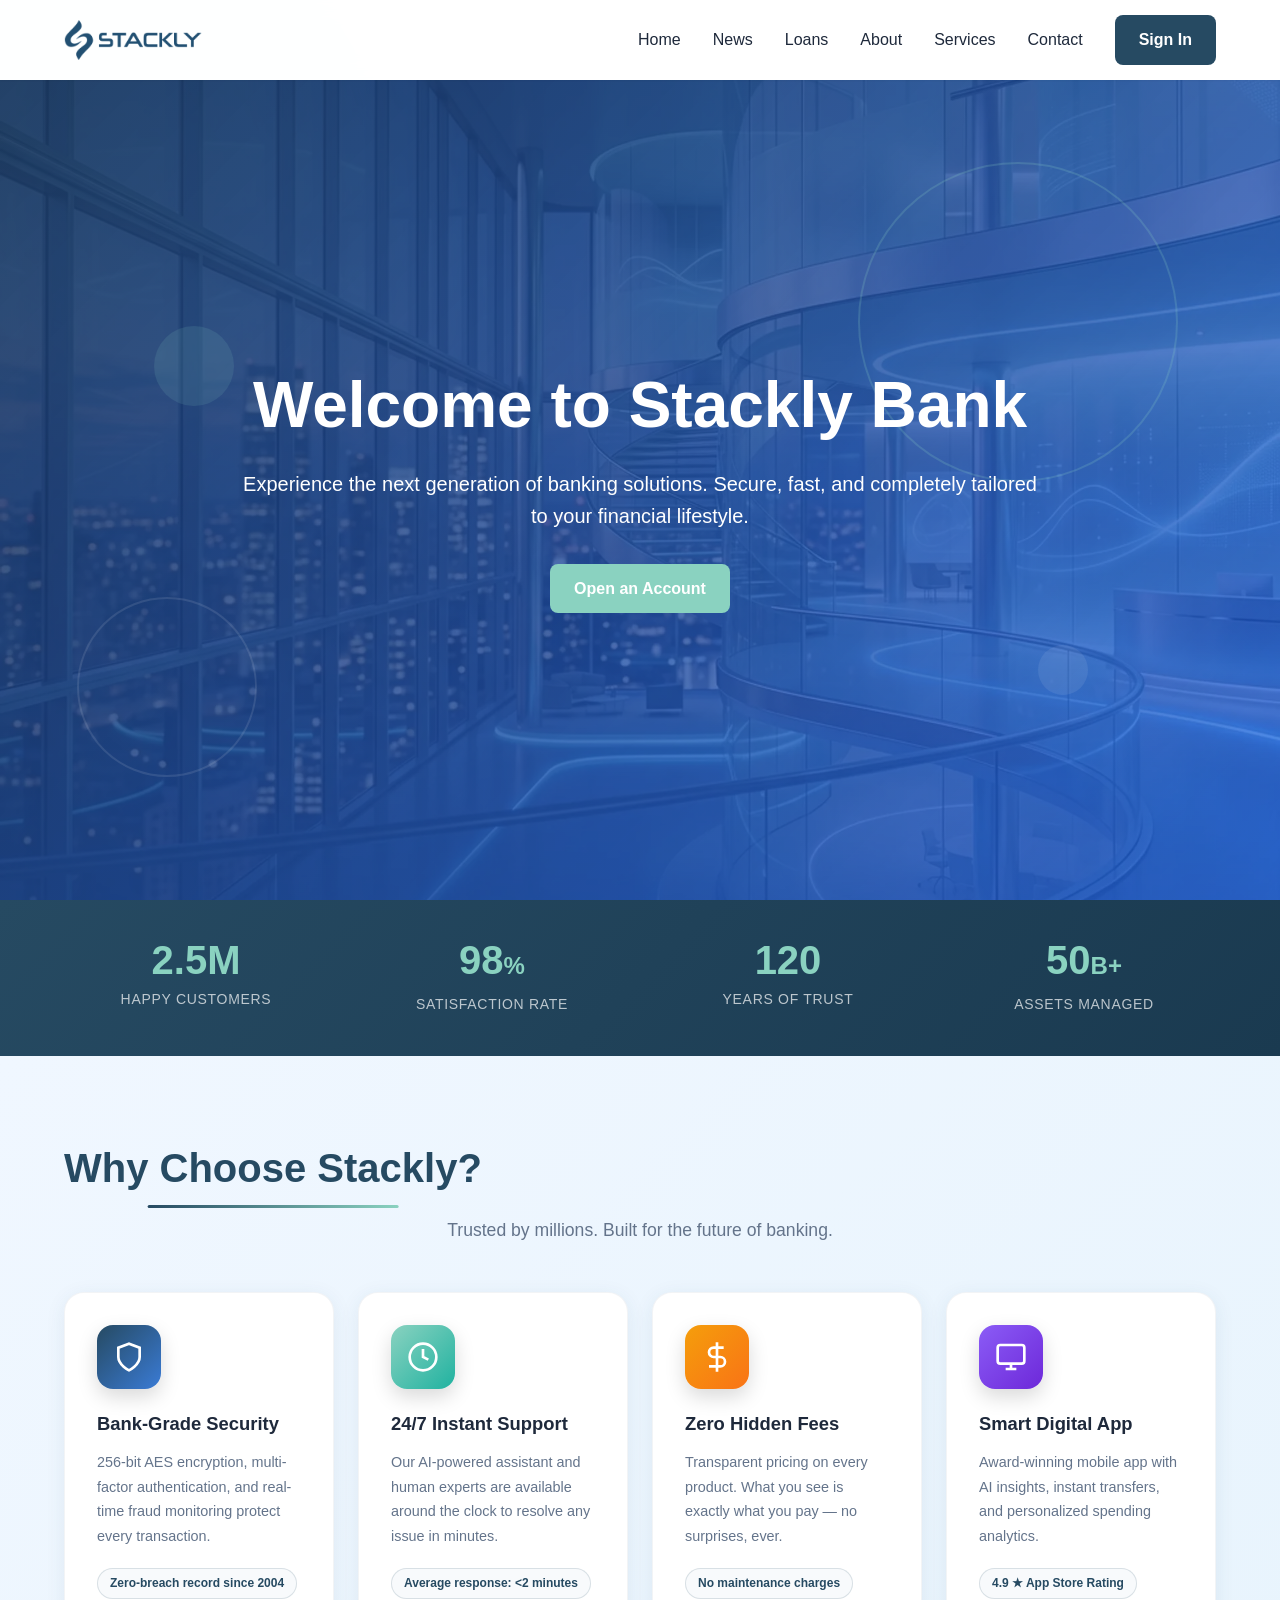
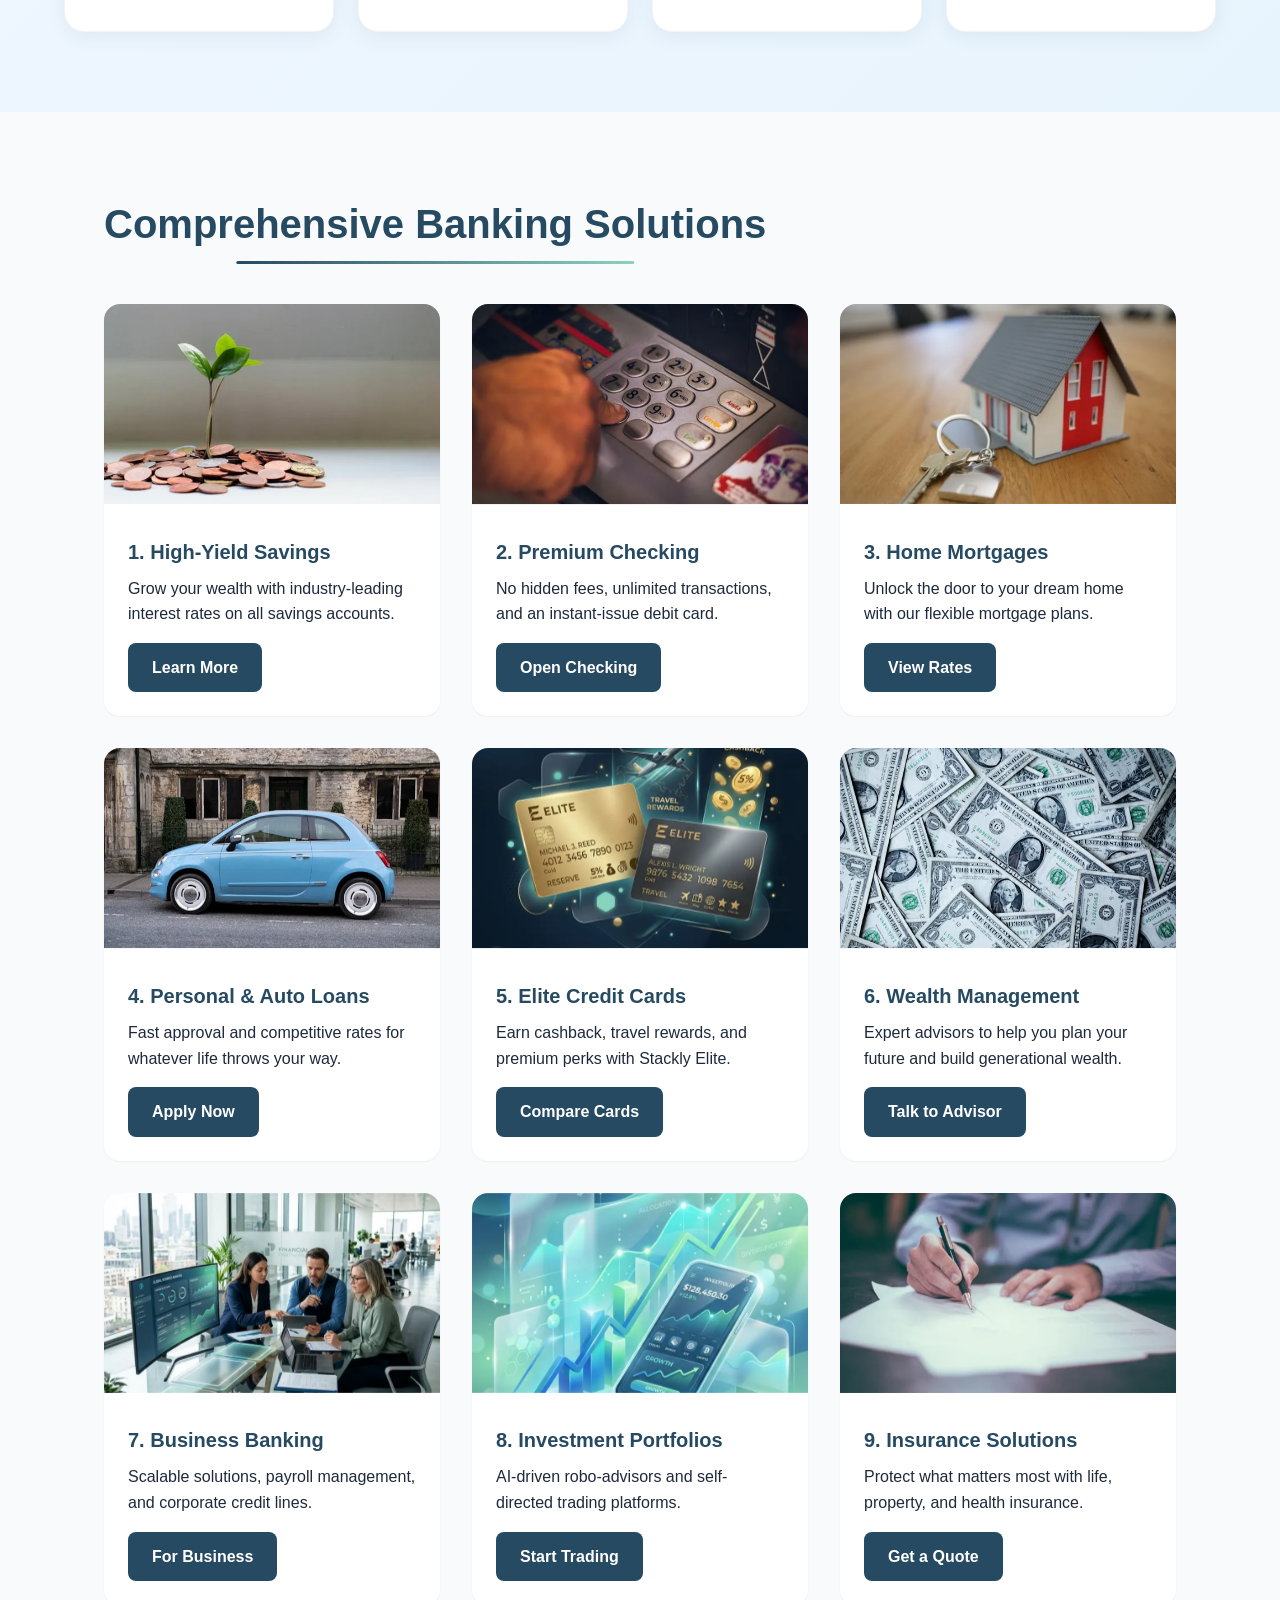
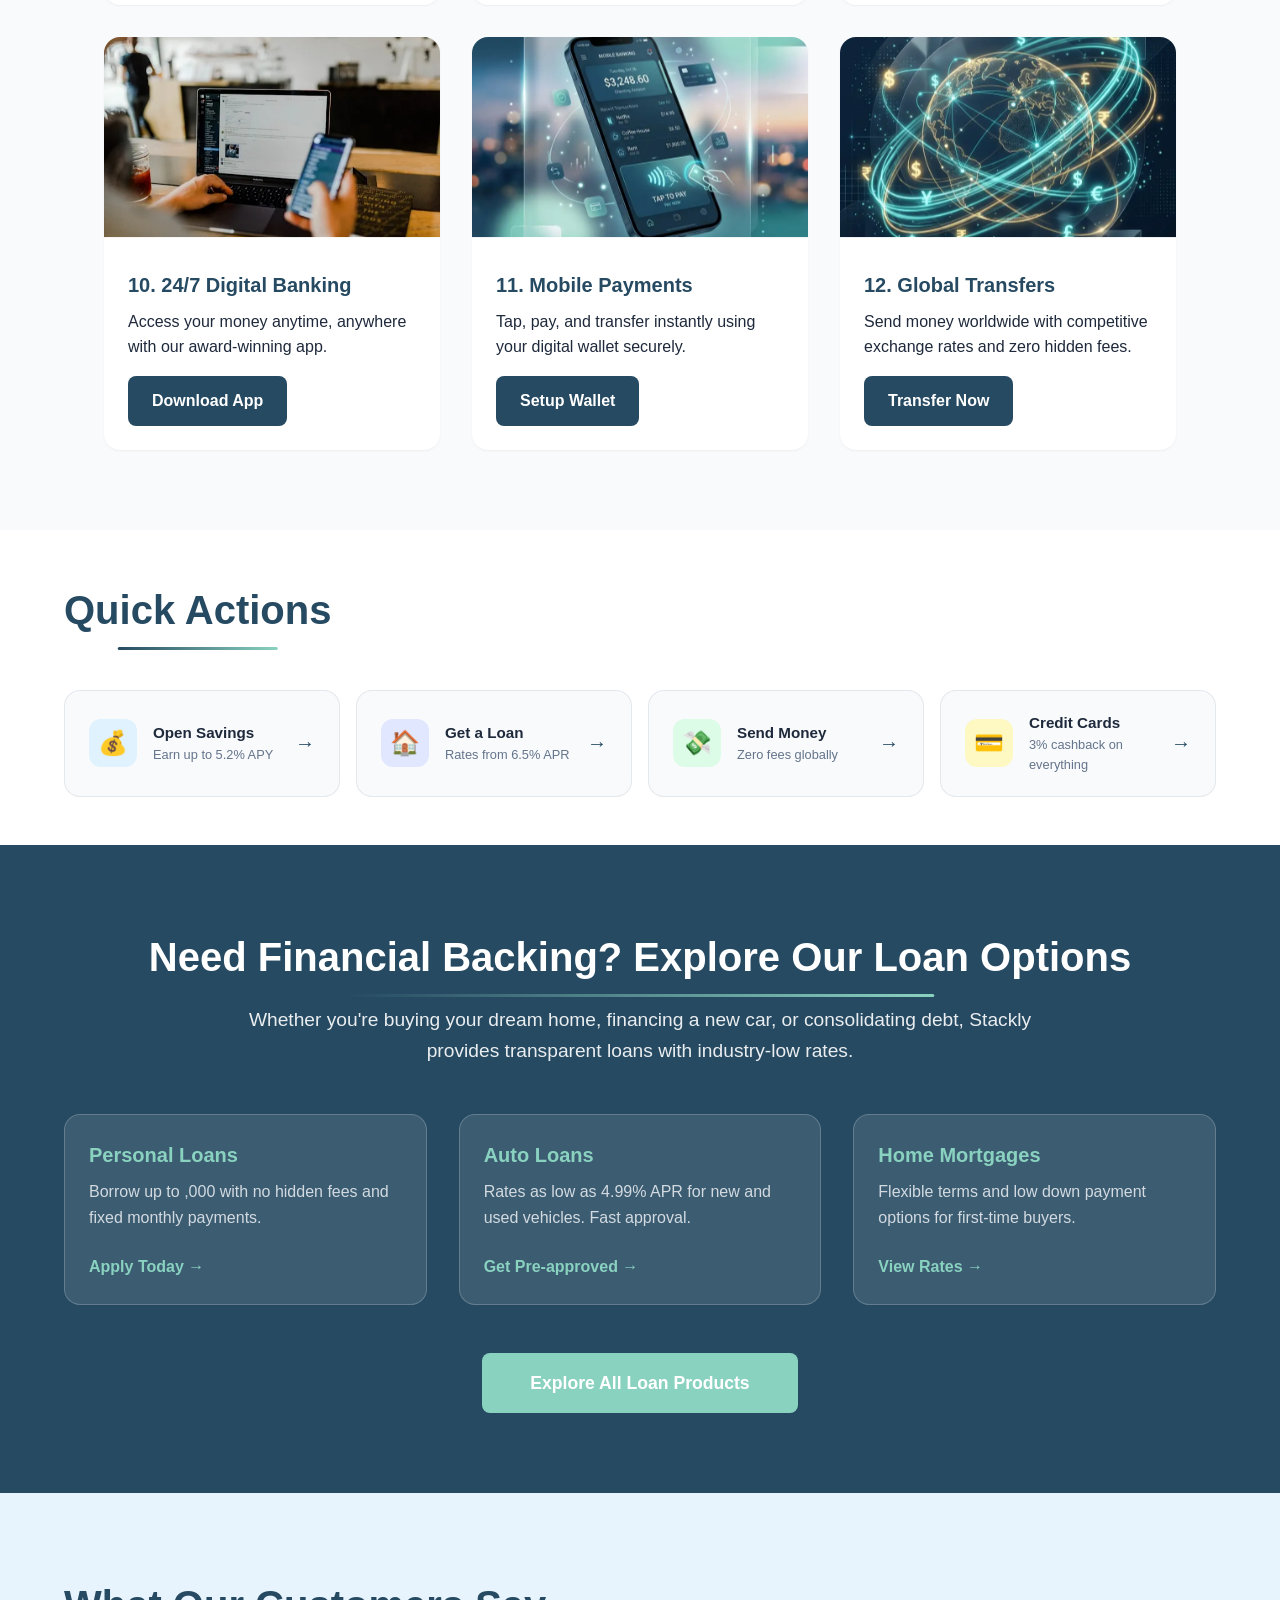
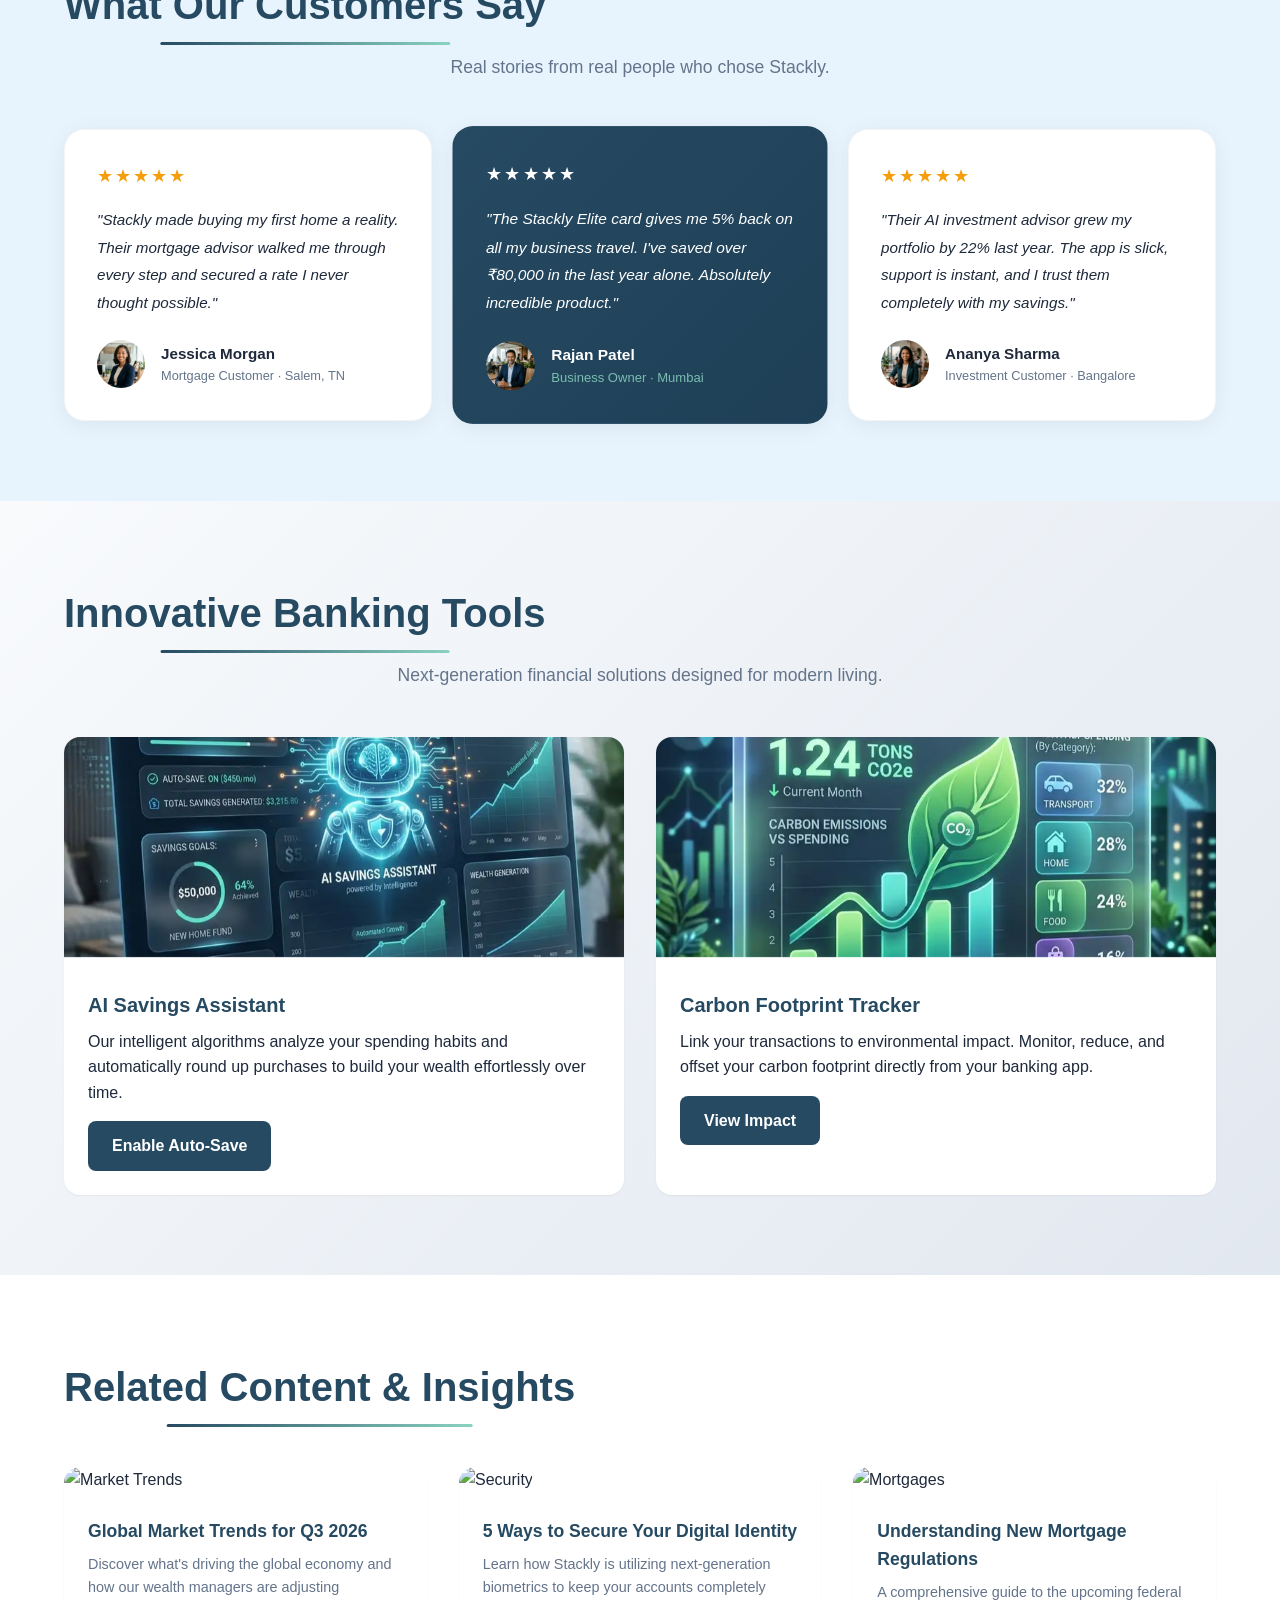
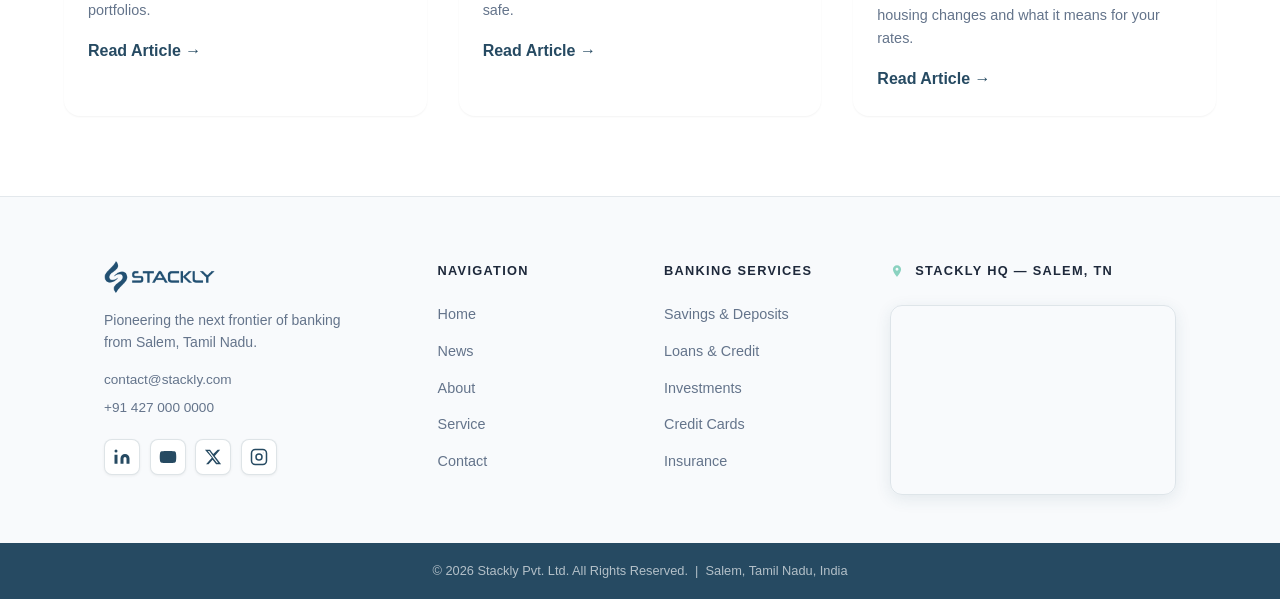
==== index.html @ f587f9aa "Add files via upload" ====
<!DOCTYPE html>
<html lang="en">
<head>
    <meta charset="UTF-8">
    <meta name="viewport" content="width=device-width, initial-scale=1.0">
    <title>Home - Stackly</title>
    <link rel="stylesheet" href="css/styles.css">
    <style>
        /* ═══════════════════════════════════════
           HOME PAGE ANIMATIONS
        ═══════════════════════════════════════ */

        /* Scroll Reveal base */
        .reveal {
            opacity: 0;
            transform: translateY(40px);
            transition: opacity 0.7s cubic-bezier(0.22,1,0.36,1),
                        transform 0.7s cubic-bezier(0.22,1,0.36,1);
        }
        .reveal.from-left  { transform: translateX(-50px); }
        .reveal.from-right { transform: translateX(50px); }
        .reveal.zoom-in    { transform: scale(0.88); }
        .reveal.visible {
            opacity: 1;
            transform: translate(0) scale(1);
        }

        /* Stagger delays */
        .reveal.d1 { transition-delay: 0.05s; }
        .reveal.d2 { transition-delay: 0.15s; }
        .reveal.d3 { transition-delay: 0.25s; }
        .reveal.d4 { transition-delay: 0.35s; }
        .reveal.d5 { transition-delay: 0.45s; }
        .reveal.d6 { transition-delay: 0.55s; }


        /* Hero floating shapes */
        .hero-shape {
            position: absolute;
            border-radius: 50%;
            pointer-events: none;
            z-index: 0;
        }
        .hs-1 {
            width: 320px; height: 320px;
            border: 2px solid rgba(138,210,192,0.2);
            top: 10%; right: 8%;
            animation: spin-slow 18s linear infinite;
        }
        .hs-2 {
            width: 180px; height: 180px;
            border: 2px solid rgba(255,255,255,0.1);
            bottom: 15%; left: 6%;
            animation: spin-slow 12s linear infinite reverse;
        }
        .hs-3 {
            width: 80px; height: 80px;
            background: rgba(138,210,192,0.12);
            top: 30%; left: 12%;
            animation: float-shape 6s ease-in-out infinite;
        }
        .hs-4 {
            width: 50px; height: 50px;
            background: rgba(255,255,255,0.08);
            bottom: 25%; right: 15%;
            animation: float-shape 8s ease-in-out infinite reverse;
        }
        @keyframes spin-slow {
            from { transform: perspective(800px) rotateX(0deg) rotateY(0deg) rotateZ(0deg); }
            to   { transform: perspective(800px) rotateX(360deg) rotateY(180deg) rotateZ(360deg); }
        }
        @keyframes float-shape {
            0%,100% { transform: perspective(800px) translateY(0) scale(1) rotateY(0deg); }
            50%      { transform: perspective(800px) translateY(-20px) scale(1.08) rotateY(180deg); }
        }

        /* Hero content enhanced entrance */
        .hero-content h1 { animation: hero-rise 1s 0.2s cubic-bezier(0.22,1,0.36,1) both; }
        .hero-content p  { animation: hero-rise 1s 0.45s cubic-bezier(0.22,1,0.36,1) both; }
        .hero-content .btn { animation: hero-rise 1s 0.65s cubic-bezier(0.22,1,0.36,1) both; }
        @keyframes hero-rise {
            from { opacity:0; transform: translateY(30px); }
            to   { opacity:1; transform: translateY(0); }
        }

        /* Navbar shrink on scroll */
        .navbar.scrolled {
            height: 62px;
            box-shadow: 0 4px 20px rgba(38,74,98,0.12);
            background: rgba(255,255,255,0.98);
        }
        .navbar { transition: height 0.35s ease, box-shadow 0.35s ease, background 0.35s ease; }

        /* 3D Card Hover Effect */
        .card { 
            overflow: hidden; 
            perspective: 1200px;
            transform-style: preserve-3d;
            transition: transform 0.5s cubic-bezier(0.22,1,0.36,1), box-shadow 0.5s cubic-bezier(0.22,1,0.36,1);
        }
        .card:hover {
            transform: perspective(1200px) translateY(-10px) rotateX(4deg) rotateY(-4deg);
            box-shadow: -15px 25px 40px rgba(38,74,98,0.2);
            z-index: 10;
        }
        .card-img {
            transition: transform 0.5s cubic-bezier(0.22,1,0.36,1);
            transform: translateZ(0); 
        }
        .card:hover .card-img {
            transform: scale(1.07) translateZ(30px);
        }

        /* Pulse ring on section badges */
        .section-badge {
            animation: badge-pulse 3s ease-in-out infinite;
        }
        @keyframes badge-pulse {
            0%,100% { box-shadow: 0 0 0 0 rgba(38,74,98,0.15); }
            50%      { box-shadow: 0 0 0 6px rgba(38,74,98,0); }
        }

        /* Stats bar number glow */
        .stat-number {
            animation: stat-glow 3s ease-in-out infinite;
        }
        @keyframes stat-glow {
            0%,100% { text-shadow: none; }
            50%      { text-shadow: 0 0 20px rgba(138,210,192,0.5); }
        }

        /* Testimonial featured card shimmer */
        .testimonial-featured {
            background-size: 200% 100%;
            animation: shimmer-bg 5s linear infinite;
        }
        @keyframes shimmer-bg {
            0%   { background-position: 0% 50%; }
            50%  { background-position: 100% 50%; }
            100% { background-position: 0% 50%; }
        }

        /* Quick action card bounce icon on hover */
        .quick-action-card:hover .qa-icon-wrap {
            animation: bounce-icon 0.5s cubic-bezier(0.36, 0.07, 0.19, 0.97);
        }
        @keyframes bounce-icon {
            0%,100% { transform: scale(1); }
            30%      { transform: scale(1.25) rotate(-8deg); }
            60%      { transform: scale(0.95) rotate(4deg); }
        }

        /* Section title underline sweep */
        .section-title {
            position: relative;
            display: inline-block;
        }
        .section-title::after {
            content: '';
            position: absolute;
            bottom: -8px;
            left: 50%;
            transform: translateX(-50%) scaleX(0);
            width: 60%;
            height: 3px;
            background: linear-gradient(90deg, #264A62, #8AD2C0);
            border-radius: 2px;
            transition: transform 0.5s cubic-bezier(0.22,1,0.36,1);
        }
        .section-title.visible::after {
            transform: translateX(-50%) scaleX(1);
        }

        /* Ambient Background Animation */
        .ambient-bg {
            position: fixed;
            top: 0; left: 0; right: 0; bottom: 0;
            z-index: -1;
            overflow: hidden;
            pointer-events: none;
            background: transparent;
        }
        .ambient-orb {
            position: absolute;
            border-radius: 50%;
            filter: blur(80px);
            opacity: 0.5;
            animation: float-ambient 25s infinite ease-in-out alternate;
        }
        .orb-1 {
            width: 40vw; height: 40vw;
            background: rgba(138, 210, 192, 0.4);
            top: -10%; left: -10%;
            animation-delay: 0s;
        }
        .orb-2 {
            width: 35vw; height: 35vw;
            background: rgba(38, 74, 98, 0.2);
            bottom: -10%; right: -5%;
            animation-delay: -5s;
        }
        .orb-3 {
            width: 30vw; height: 30vw;
            background: rgba(58, 123, 213, 0.3);
            top: 40%; left: 60%;
            animation-delay: -10s;
        }
        @keyframes float-ambient {
            0% { transform: translate(0, 0) scale(1); }
            33% { transform: translate(5vw, 10vh) scale(1.1); }
            66% { transform: translate(-10vw, 5vh) scale(0.9); }
            100% { transform: translate(0, -5vh) scale(1.05); }
        }
    </style>
</head>
<body>
    <!-- Ambient Background Animation -->
    <div class="ambient-bg">
        <div class="ambient-orb orb-1"></div>
        <div class="ambient-orb orb-2"></div>
        <div class="ambient-orb orb-3"></div>
    </div>
    <!-- Preloader -->
    <div id="preloader">
        <div class="loader">
            <div class="loader-circle"></div>
            <div class="loader-circle"></div>
            <div class="loader-circle"></div>
            <img src="assets/images/logo.webp" alt="Stackly" class="loader-logo">
        </div>
    </div>
    <nav class="navbar">
        <a href="index.html" class="nav-brand">
            <img src="assets/images/logo.webp" alt="Stackly Logo">
        </a>
        <button class="mobile-menu-btn">☰</button>
        <ul class="nav-menu">
            <li><a href="index.html" class="nav-link">Home</a></li>
            <li><a href="news.html" class="nav-link">News</a></li>
            <li><a href="loans.html" class="nav-link">Loans</a></li>
            <li><a href="about.html" class="nav-link">About</a></li>
            <li><a href="service.html" class="nav-link">Services</a></li>
            <li><a href="contact.html" class="nav-link">Contact</a></li>
            <li><a href="signin.html" class="btn btn-primary auth-btn">Sign In</a></li>
        </ul>
    </nav>
    <section class="hero">
        <img src="assets/images/home.webp" alt="Stackly Home" class="hero-bg" onerror="this.src='assets/images/home.webp';">
        <div class="hero-overlay"></div>
        <!-- Floating decorative shapes -->
        <div class="hero-shape hs-1"></div>
        <div class="hero-shape hs-2"></div>
        <div class="hero-shape hs-3"></div>
        <div class="hero-shape hs-4"></div>
        <div class="hero-content">
            <h1 id="hero-title">Welcome to Stackly Bank</h1>
            <p>Experience the next generation of banking solutions. Secure, fast, and completely tailored to your financial lifestyle.</p>
            <a href="signin.html" class="btn btn-accent">Open an Account</a>
        </div>
    </section>

    <!-- Stats Bar -->
    <section class="stats-bar">
        <div class="container stats-grid">
            <div class="stat-item">
                <div class="stat-value-wrap" style="display: flex; align-items: baseline; justify-content: center;">
                    <span class="stat-number" data-target="2500000">0</span>
                </div>
                <span class="stat-label">Happy Customers</span>
            </div>
            <div class="stat-item">
                <div class="stat-value-wrap" style="display: flex; align-items: baseline; justify-content: center;">
                    <span class="stat-number" data-target="98">0</span><span class="stat-suffix">%</span>
                </div>
                <span class="stat-label">Satisfaction Rate</span>
            </div>
            <div class="stat-item">
                <div class="stat-value-wrap" style="display: flex; align-items: baseline; justify-content: center;">
                    <span class="stat-number" data-target="120">0</span>
                </div>
                <span class="stat-label">Years of Trust</span>
            </div>
            <div class="stat-item">
                <div class="stat-value-wrap" style="display: flex; align-items: baseline; justify-content: center;">
                    <span class="stat-number" data-target="50">0</span><span class="stat-suffix">B+</span>
                </div>
                <span class="stat-label">Assets Managed</span>
            </div>
        </div>
    </section>

    <!-- Why Choose Us Cards -->
    <section class="section" style="background: linear-gradient(135deg, #f0f7ff 0%, #e8f4fd 100%);">
        <div class="container">
            <h2 class="section-title reveal">Why Choose Stackly?</h2>
            <p class="section-subtitle reveal d1">Trusted by millions. Built for the future of banking.</p>
            <div class="feature-cards-grid">
                <div class="feature-card reveal d1">
                    <div class="feature-icon" style="background: linear-gradient(135deg, #264A62, #3a7bd5);">
                        <svg width="32" height="32" fill="none" stroke="white" stroke-width="2" viewBox="0 0 24 24"><path d="M12 22s8-4 8-10V5l-8-3-8 3v7c0 6 8 10 8 10z"/></svg>
                    </div>
                    <h3 class="feature-card-title">Bank-Grade Security</h3>
                    <p class="feature-card-desc">256-bit AES encryption, multi-factor authentication, and real-time fraud monitoring protect every transaction.</p>
                    <div class="feature-card-tag">Zero-breach record since 2004</div>
                </div>
                <div class="feature-card reveal d2">
                    <div class="feature-icon" style="background: linear-gradient(135deg, #8AD2C0, #20b2a0);">
                        <svg width="32" height="32" fill="none" stroke="white" stroke-width="2" viewBox="0 0 24 24"><circle cx="12" cy="12" r="10"/><polyline points="12 6 12 12 16 14"/></svg>
                    </div>
                    <h3 class="feature-card-title">24/7 Instant Support</h3>
                    <p class="feature-card-desc">Our AI-powered assistant and human experts are available around the clock to resolve any issue in minutes.</p>
                    <div class="feature-card-tag">Average response: &lt;2 minutes</div>
                </div>
                <div class="feature-card reveal d3">
                    <div class="feature-icon" style="background: linear-gradient(135deg, #f59e0b, #f97316);">
                        <svg width="32" height="32" fill="none" stroke="white" stroke-width="2" viewBox="0 0 24 24"><line x1="12" y1="1" x2="12" y2="23"/><path d="M17 5H9.5a3.5 3.5 0 0 0 0 7h5a3.5 3.5 0 0 1 0 7H6"/></svg>
                    </div>
                    <h3 class="feature-card-title">Zero Hidden Fees</h3>
                    <p class="feature-card-desc">Transparent pricing on every product. What you see is exactly what you pay — no surprises, ever.</p>
                    <div class="feature-card-tag">No maintenance charges</div>
                </div>
                <div class="feature-card reveal d4">
                    <div class="feature-icon" style="background: linear-gradient(135deg, #8b5cf6, #6d28d9);">
                        <svg width="32" height="32" fill="none" stroke="white" stroke-width="2" viewBox="0 0 24 24"><rect x="2" y="3" width="20" height="14" rx="2"/><path d="M8 21h8M12 17v4"/></svg>
                    </div>
                    <h3 class="feature-card-title">Smart Digital App</h3>
                    <p class="feature-card-desc">Award-winning mobile app with AI insights, instant transfers, and personalized spending analytics.</p>
                    <div class="feature-card-tag">4.9 ★ App Store Rating</div>
                </div>
            </div>
        </div>
    </section>

    <section class="section container">
        <h2 class="section-title reveal">Comprehensive Banking Solutions</h2>
        <div class="grid">
            <!-- Content 1 -->
            <div class="card reveal d1">
                <img src="assets/images/savings.webp" alt="Savings" class="card-img">
                <div class="card-content">
                    <h3 class="card-title">1. High-Yield Savings</h3>
                    <p>Grow your wealth with industry-leading interest rates on all savings accounts.</p>
                    <a href="savings.html" class="btn btn-primary" style="margin-top: 1rem;">Learn More</a>
                </div>
            </div>
            <!-- Content 2 -->
            <div class="card reveal d2">
                <img src="assets/images/checking.webp" alt="Checking" class="card-img">
                <div class="card-content">
                    <h3 class="card-title">2. Premium Checking</h3>
                    <p>No hidden fees, unlimited transactions, and an instant-issue debit card.</p>
                    <a href="contact.html" class="btn btn-primary" style="margin-top: 1rem;">Open Checking</a>
                </div>
            </div>
            <!-- Content 3 -->
            <div class="card reveal d3">
                <img src="assets/images/mortgages.webp" alt="Mortgages" class="card-img">
                <div class="card-content">
                    <h3 class="card-title">3. Home Mortgages</h3>
                    <p>Unlock the door to your dream home with our flexible mortgage plans.</p>
                    <a href="mortgages.html" class="btn btn-primary" style="margin-top: 1rem;">View Rates</a>
                </div>
            </div>
            <!-- Content 4 -->
            <div class="card reveal d1">
                <img src="assets/images/auto-loans.webp" alt="Auto Loans" class="card-img">
                <div class="card-content">
                    <h3 class="card-title">4. Personal & Auto Loans</h3>
                    <p>Fast approval and competitive rates for whatever life throws your way.</p>
                    <a href="loans.html" class="btn btn-primary" style="margin-top: 1rem;">Apply Now</a>
                </div>
            </div>
            <!-- Content 5 -->
            <div class="card reveal d2">
                <img src="assets/images/credit-cards.webp" alt="Credit Cards" class="card-img">
                <div class="card-content">
                    <h3 class="card-title">5. Elite Credit Cards</h3>
                    <p>Earn cashback, travel rewards, and premium perks with Stackly Elite.</p>
                    <a href="credit-cards.html" class="btn btn-primary" style="margin-top: 1rem;">Compare Cards</a>
                </div>
            </div>
            <!-- Content 6 -->
            <div class="card reveal d3">
                <img src="assets/images/wealth.webp" alt="Wealth Management" class="card-img">
                <div class="card-content">
                    <h3 class="card-title">6. Wealth Management</h3>
                    <p>Expert advisors to help you plan your future and build generational wealth.</p>
                    <a href="wealth.html" class="btn btn-primary" style="margin-top: 1rem;">Talk to Advisor</a>
                </div>
            </div>
            <!-- Content 7 -->
            <div class="card reveal d4">
                <img src="assets/images/business.webp" alt="Business Banking" class="card-img">
                <div class="card-content">
                    <h3 class="card-title">7. Business Banking</h3>
                    <p>Scalable solutions, payroll management, and corporate credit lines.</p>
                    <a href="business.html" class="btn btn-primary" style="margin-top: 1rem;">For Business</a>
                </div>
            </div>
            <!-- Content 8 -->
            <div class="card reveal d5">
                <img src="assets/images/investments.webp" alt="Investments" class="card-img">
                <div class="card-content">
                    <h3 class="card-title">8. Investment Portfolios</h3>
                    <p>AI-driven robo-advisors and self-directed trading platforms.</p>
                    <a href="investments.html" class="btn btn-primary" style="margin-top: 1rem;">Start Trading</a>
                </div>
            </div>
            <!-- Content 9 -->
            <div class="card reveal d6">
                <img src="assets/images/insurance.webp" alt="Insurance" class="card-img">
                <div class="card-content">
                    <h3 class="card-title">9. Insurance Solutions</h3>
                    <p>Protect what matters most with life, property, and health insurance.</p>
                    <a href="insurance.html" class="btn btn-primary" style="margin-top: 1rem;">Get a Quote</a>
                </div>
            </div>
            <!-- Content 10 -->
            <div class="card reveal d1">
                <img src="assets/images/digital.webp" alt="Digital Banking" class="card-img">
                <div class="card-content">
                    <h3 class="card-title">10. 24/7 Digital Banking</h3>
                    <p>Access your money anytime, anywhere with our award-winning app.</p>
                    <a href="service.html" class="btn btn-primary" style="margin-top: 1rem;">Download App</a>
                </div>
            </div>
            <!-- Content 11 -->
            <div class="card reveal d2">
                <img src="assets/images/mobile-banking.webp" alt="Mobile Banking & Payments" class="card-img">
                <div class="card-content">
                    <h3 class="card-title">11. Mobile Payments</h3>
                    <p>Tap, pay, and transfer instantly using your digital wallet securely.</p>
                    <a href="service.html" class="btn btn-primary" style="margin-top: 1rem;">Setup Wallet</a>
                </div>
            </div>
            <!-- Content 12 -->
            <div class="card reveal d3">
                <img src="assets/images/global-transfers.webp" alt="Global Transfers & FX" class="card-img">
                <div class="card-content">
                    <h3 class="card-title">12. Global Transfers</h3>
                    <p>Send money worldwide with competitive exchange rates and zero hidden fees.</p>
                    <a href="service.html" class="btn btn-primary" style="margin-top: 1rem;">Transfer Now</a>
                </div>
            </div>
        </div>
    </section>

    <!-- Quick Actions Card Row -->
    <section class="section" style="background: var(--bg-white); padding: 3rem 5%;">
        <div class="container">
            <h2 class="section-title reveal">Quick Actions</h2>
            <div class="quick-actions-grid">
                <a href="savings.html" class="quick-action-card reveal d1" id="qa-savings">
                    <div class="qa-icon-wrap" style="background: #e0f2fe;">💰</div>
                    <div class="qa-info">
                        <span class="qa-title">Open Savings</span>
                        <span class="qa-desc">Earn up to 5.2% APY</span>
                    </div>
                    <span class="qa-arrow">→</span>
                </a>
                <a href="loans.html" class="quick-action-card reveal d2" id="qa-loans">
                    <div class="qa-icon-wrap" style="background: #e0e7ff;">🏠</div>
                    <div class="qa-info">
                        <span class="qa-title">Get a Loan</span>
                        <span class="qa-desc">Rates from 6.5% APR</span>
                    </div>
                    <span class="qa-arrow">→</span>
                </a>
                <a href="dashboard.html" class="quick-action-card reveal d3" id="qa-transfer">
                    <div class="qa-icon-wrap" style="background: #dcfce7;">💸</div>
                    <div class="qa-info">
                        <span class="qa-title">Send Money</span>
                        <span class="qa-desc">Zero fees globally</span>
                    </div>
                    <span class="qa-arrow">→</span>
                </a>
                <a href="cards.html" class="quick-action-card reveal d4" id="qa-cards">
                    <div class="qa-icon-wrap" style="background: #fef9c3;">💳</div>
                    <div class="qa-info">
                        <span class="qa-title">Credit Cards</span>
                        <span class="qa-desc">3% cashback on everything</span>
                    </div>
                    <span class="qa-arrow">→</span>
                </a>
            </div>
        </div>
    </section>

    <!-- Loan Solutions Section -->
    <section class="section" style="background-color: var(--primary-color); color: var(--bg-white);">
        <div class="container" style="text-align: center;">
            <h2 class="section-title" style="color: var(--bg-white); margin-bottom: 1rem;">Need Financial Backing? Explore Our Loan Options</h2>
            <p style="font-size: 1.2rem; margin-bottom: 3rem; max-width: 800px; margin-left: auto; margin-right: auto; opacity: 0.9;">Whether you're buying your dream home, financing a new car, or consolidating debt, Stackly provides transparent loans with industry-low rates.</p>
            
            <div class="grid" style="grid-template-columns: repeat(auto-fit, minmax(250px, 1fr)); text-align: left;">
                <div class="card" style="background: rgba(255,255,255,0.1); border: 1px solid rgba(255,255,255,0.2); box-shadow: none;">
                    <div class="card-content">
                        <h3 class="card-title" style="color: var(--secondary-color);">Personal Loans</h3>
                        <p style="color: var(--bg-light); opacity: 0.8; margin-bottom: 1.5rem;">Borrow up to ,000 with no hidden fees and fixed monthly payments.</p>
                        <a href="loans.html" style="color: var(--secondary-color); font-weight: bold; text-decoration: none;">Apply Today &rarr;</a>
                    </div>
                </div>
                <div class="card" style="background: rgba(255,255,255,0.1); border: 1px solid rgba(255,255,255,0.2); box-shadow: none;">
                    <div class="card-content">
                        <h3 class="card-title" style="color: var(--secondary-color);">Auto Loans</h3>
                        <p style="color: var(--bg-light); opacity: 0.8; margin-bottom: 1.5rem;">Rates as low as 4.99% APR for new and used vehicles. Fast approval.</p>
                        <a href="loans.html" style="color: var(--secondary-color); font-weight: bold; text-decoration: none;">Get Pre-approved &rarr;</a>
                    </div>
                </div>
                <div class="card" style="background: rgba(255,255,255,0.1); border: 1px solid rgba(255,255,255,0.2); box-shadow: none;">
                    <div class="card-content">
                        <h3 class="card-title" style="color: var(--secondary-color);">Home Mortgages</h3>
                        <p style="color: var(--bg-light); opacity: 0.8; margin-bottom: 1.5rem;">Flexible terms and low down payment options for first-time buyers.</p>
                        <a href="mortgages.html" style="color: var(--secondary-color); font-weight: bold; text-decoration: none;">View Rates &rarr;</a>
                    </div>
                </div>
            </div>
            
            <div style="margin-top: 3rem;">
                <a href="loans.html" class="btn btn-accent" style="padding: 1rem 3rem; font-size: 1.1rem;">Explore All Loan Products</a>
            </div>
        </div>
    </section>

    <!-- Testimonials Section -->
    <section class="section" style="background: #e8f4fd;">
        <div class="container">
            <h2 class="section-title">What Our Customers Say</h2>
            <p class="section-subtitle">Real stories from real people who chose Stackly.</p>
            <div class="testimonials-grid">
                <div class="testimonial-card">
                    <div class="testimonial-stars">★★★★★</div>
                    <p class="testimonial-text">"Stackly made buying my first home a reality. Their mortgage advisor walked me through every step and secured a rate I never thought possible."</p>
                    <div class="testimonial-author">
                        <img src="assets/images/jessica.webp" alt="Jessica Morgan" class="author-avatar" style="object-fit: cover;">
                        <div class="author-info">
                            <span class="author-name">Jessica Morgan</span>
                            <span class="author-role">Mortgage Customer · Salem, TN</span>
                        </div>
                    </div>
                </div>
                <div class="testimonial-card testimonial-featured">
                    <div class="testimonial-stars">★★★★★</div>
                    <p class="testimonial-text">"The Stackly Elite card gives me 5% back on all my business travel. I've saved over ₹80,000 in the last year alone. Absolutely incredible product."</p>
                    <div class="testimonial-author">
                        <img src="assets/images/rajan.webp" alt="Rajan Patel" class="author-avatar" style="object-fit: cover;">
                        <div class="author-info">
                            <span class="author-name">Rajan Patel</span>
                            <span class="author-role">Business Owner · Mumbai</span>
                        </div>
                    </div>
                </div>
                <div class="testimonial-card">
                    <div class="testimonial-stars">★★★★★</div>
                    <p class="testimonial-text">"Their AI investment advisor grew my portfolio by 22% last year. The app is slick, support is instant, and I trust them completely with my savings."</p>
                    <div class="testimonial-author">
                        <img src="assets/images/ananya.webp" alt="Ananya Sharma" class="author-avatar" style="object-fit: cover;">
                        <div class="author-info">
                            <span class="author-name">Ananya Sharma</span>
                            <span class="author-role">Investment Customer · Bangalore</span>
                        </div>
                    </div>
                </div>
            </div>
        </div>
    </section>

    <!-- Innovative Tools Section -->
    <section class="section" style="background: linear-gradient(135deg, #f8fafc 0%, #e2e8f0 100%);">
        <div class="container">
            <h2 class="section-title reveal">Innovative Banking Tools</h2>
            <p class="section-subtitle reveal d1">Next-generation financial solutions designed for modern living.</p>
            <div class="grid" style="grid-template-columns: repeat(auto-fit, minmax(350px, 1fr));">
                <div class="card reveal d2">
                    <img src="assets/images/ai-savings.webp" alt="AI Savings Assistant" class="card-img" style="height: 220px; object-fit: cover;">
                    <div class="card-content">
                        <h3 class="card-title">AI Savings Assistant</h3>
                        <p>Our intelligent algorithms analyze your spending habits and automatically round up purchases to build your wealth effortlessly over time.</p>
                        <a href="service.html" class="btn btn-primary" style="margin-top: 1rem;">Enable Auto-Save</a>
                    </div>
                </div>
                <div class="card reveal d3">
                    <img src="assets/images/carbon-tracker.webp" alt="Carbon Footprint Tracker" class="card-img" style="height: 220px; object-fit: cover;">
                    <div class="card-content">
                        <h3 class="card-title">Carbon Footprint Tracker</h3>
                        <p>Link your transactions to environmental impact. Monitor, reduce, and offset your carbon footprint directly from your banking app.</p>
                        <a href="service.html" class="btn btn-primary" style="margin-top: 1rem;">View Impact</a>
                    </div>
                </div>
            </div>
        </div>
    </section>

    <!-- Related Content Section -->
    <section class="section" style="background-color: var(--bg-white);">
        <div class="container">
            <h2 class="section-title">Related Content & Insights</h2>
            <div class="grid" style="grid-template-columns: repeat(auto-fit, minmax(350px, 1fr));">
                <!-- Related Article 1 -->
                <div class="card">
                    <img src="https://images.unsplash.com/photo-1590283603385-17ffb3a7f29f?auto=format,compress&fm=webp&w=400&q=70" alt="Market Trends" class="card-img" style="height: 180px;">
                    <div class="card-content">
                        <h3 class="card-title" style="font-size: 1.1rem;">Global Market Trends for Q3 2026</h3>
                        <p style="font-size: 0.9rem; margin-bottom: 1rem; color: var(--text-muted);">Discover what's driving the global economy and how our wealth managers are adjusting portfolios.</p>
                        <a href="news.html" style="color: var(--primary-color); font-weight: 600; text-decoration: none;">Read Article &rarr;</a>
                    </div>
                </div>
                <!-- Related Article 2 -->
                <div class="card">
                    <img src="https://images.unsplash.com/photo-1573164713988-8665fc963095?auto=format,compress&fm=webp&w=400&q=70" alt="Security" class="card-img" style="height: 180px;">
                    <div class="card-content">
                        <h3 class="card-title" style="font-size: 1.1rem;">5 Ways to Secure Your Digital Identity</h3>
                        <p style="font-size: 0.9rem; margin-bottom: 1rem; color: var(--text-muted);">Learn how Stackly is utilizing next-generation biometrics to keep your accounts completely safe.</p>
                        <a href="news.html" style="color: var(--primary-color); font-weight: 600; text-decoration: none;">Read Article &rarr;</a>
                    </div>
                </div>
                <!-- Related Article 3 -->
                <div class="card">
                    <img src="https://images.unsplash.com/photo-1565514020179-026b92b84bb6?auto=format,compress&fm=webp&w=400&q=70" alt="Mortgages" class="card-img" style="height: 180px;">
                    <div class="card-content">
                        <h3 class="card-title" style="font-size: 1.1rem;">Understanding New Mortgage Regulations</h3>
                        <p style="font-size: 0.9rem; margin-bottom: 1rem; color: var(--text-muted);">A comprehensive guide to the upcoming federal housing changes and what it means for your rates.</p>
                        <a href="news.html" style="color: var(--primary-color); font-weight: 600; text-decoration: none;">Read Article &rarr;</a>
                    </div>
                </div>
            </div>
        </div>
    </section>

    <!-- ============ REDESIGNED FOOTER ============ -->
    <footer class="footer">
        <div class="footer-inner">

            <!-- Col 1: Brand -->
            <div class="footer-brand-col">
                <a href="index.html" class="footer-logo">
                    <img src="assets/images/logo.webp" alt="Stackly Logo">
                </a>
                <p class="footer-tagline">Pioneering the next frontier of banking from Salem, Tamil Nadu.</p>
                <div class="footer-contact-info">
                    <a href="mailto:contact@stackly.com" class="footer-email">contact@stackly.com</a>
                    <a href="tel:+914270000000" class="footer-phone">+91 427 000 0000</a>
                </div>
                <div class="footer-socials">
                    <a href="404.html" class="social-icon" aria-label="LinkedIn">
                        <svg width="18" height="18" fill="currentColor" viewBox="0 0 24 24"><path d="M16 8a6 6 0 0 1 6 6v7h-4v-7a2 2 0 0 0-2-2 2 2 0 0 0-2 2v7h-4v-7a6 6 0 0 1 6-6z"/><rect x="2" y="9" width="4" height="12"/><circle cx="4" cy="4" r="2"/></svg>
                    </a>
                    <a href="404.html" class="social-icon" aria-label="YouTube">
                        <svg width="18" height="18" fill="currentColor" viewBox="0 0 24 24"><path d="M22.54 6.42a2.78 2.78 0 0 0-1.95-1.96C18.88 4 12 4 12 4s-6.88 0-8.59.46A2.78 2.78 0 0 0 1.46 6.42 29 29 0 0 0 1 12a29 29 0 0 0 .46 5.58 2.78 2.78 0 0 0 1.95 1.96C5.12 20 12 20 12 20s6.88 0 8.59-.46a2.78 2.78 0 0 0 1.96-1.96A29 29 0 0 0 23 12a29 29 0 0 0-.46-5.58z"/><polygon points="9.75 15.02 15.5 12 9.75 8.98 9.75 15.02" fill="#264A62"/></svg>
                    </a>
                    <a href="404.html" class="social-icon" aria-label="X / Twitter">
                        <svg width="18" height="18" fill="currentColor" viewBox="0 0 24 24"><path d="M18.244 2.25h3.308l-7.227 8.26 8.502 11.24H16.17l-4.714-6.231-5.401 6.231H2.748l7.73-8.835L1.254 2.25H8.08l4.253 5.622 5.911-5.622zm-1.161 17.52h1.833L7.084 4.126H5.117z"/></svg>
                    </a>
                    <a href="404.html" class="social-icon" aria-label="Instagram">
                        <svg width="18" height="18" fill="none" stroke="currentColor" stroke-width="2" viewBox="0 0 24 24"><rect x="2" y="2" width="20" height="20" rx="5"/><circle cx="12" cy="12" r="4"/><circle cx="17.5" cy="6.5" r="0.5" fill="currentColor" stroke="none"/></svg>
                    </a>
                </div>
            </div>

            <!-- Col 2: Navigation -->
            <div class="footer-links-col">
                <h4 class="footer-col-heading">Navigation</h4>
                <ul class="footer-links-list">
                    <li><a href="index.html">Home</a></li>
                    <li><a href="news.html">News</a></li>
                    <li><a href="about.html">About</a></li>
                    <li><a href="service.html">Service</a></li>
                    <li><a href="contact.html">Contact</a></li>
                </ul>
            </div>

            <!-- Col 3: Banking Services -->
            <div class="footer-links-col">
                <h4 class="footer-col-heading">Banking Services</h4>
                <ul class="footer-links-list">
                    <li><a href="savings.html">Savings &amp; Deposits</a></li>
                    <li><a href="loans.html">Loans &amp; Credit</a></li>
                    <li><a href="investments.html">Investments</a></li>
                    <li><a href="credit-cards.html">Credit Cards</a></li>
                    <li><a href="insurance.html">Insurance</a></li>
                </ul>
            </div>

            <!-- Col 4: Map -->
            <div class="footer-map-col">
                <h4 class="footer-col-heading">
                    <svg width="14" height="14" fill="#8AD2C0" viewBox="0 0 24 24" style="vertical-align:middle;margin-right:6px;"><path d="M12 2C8.13 2 5 5.13 5 9c0 5.25 7 13 7 13s7-7.75 7-13c0-3.87-3.13-7-7-7zm0 9.5c-1.38 0-2.5-1.12-2.5-2.5s1.12-2.5 2.5-2.5 2.5 1.12 2.5 2.5-1.12 2.5-2.5 2.5z"/></svg>
                    Stackly HQ &mdash; Salem, TN
                </h4>
                <div class="footer-map-wrap">
                    <iframe
                        src="https://www.google.com/maps/embed?pb=!1m18!1m12!1m3!1d15630.932454653335!2d78.1360098!3d11.6421454!2m3!1f0!2f0!3f0!3m2!1i1024!2i768!4f13.1!3m3!1m2!1s0x3babf1c322b82141%3A0xc069b1e941ceb325!2sSalem%2C%20Tamil%20Nadu!5e0!3m2!1sen!2sin!4v1717142400000!5m2!1sen!2sin"
                        allowfullscreen="" loading="lazy" title="Stackly Salem HQ">
                    </iframe>
                </div>
            </div>

        </div>

        <div class="footer-bottom">
            <p>&copy; 2026 Stackly Pvt. Ltd. All Rights Reserved. &nbsp;|&nbsp; Salem, Tamil Nadu, India</p>
        </div>
    </footer>
    <script src="js/app.js"></script>
    <script>

    // ── Scroll Reveal ───────────────────────────────────────────────
    (function() {
        const revealEls = document.querySelectorAll('.reveal');
        const titleEls  = document.querySelectorAll('.section-title');

        const revealObs = new IntersectionObserver((entries) => {
            entries.forEach(e => {
                if (e.isIntersecting) {
                    e.target.classList.add('visible');
                    revealObs.unobserve(e.target);
                }
            });
        }, { threshold: 0.12 });

        const titleObs = new IntersectionObserver((entries) => {
            entries.forEach(e => {
                if (e.isIntersecting) {
                    e.target.classList.add('visible');
                    titleObs.unobserve(e.target);
                }
            });
        }, { threshold: 0.5 });

        revealEls.forEach(el => revealObs.observe(el));
        titleEls.forEach(el => titleObs.observe(el));
    })();

    // ── Navbar Shrink on Scroll ─────────────────────────────────────
    (function() {
        const navbar = document.querySelector('.navbar');
        if (!navbar) return;
        window.addEventListener('scroll', () => {
            navbar.classList.toggle('scrolled', window.scrollY > 60);
        }, { passive: true });
    })();

    // ── Stats Counter Animation ─────────────────────────────────────
    (function() {
        const statNumbers = document.querySelectorAll('.stat-number');
        if (statNumbers.length === 0) return;
        
        let hasCounted = false;
        const countObserver = new IntersectionObserver((entries) => {
            entries.forEach(entry => {
                if (entry.isIntersecting && !hasCounted) {
                    hasCounted = true;
                    statNumbers.forEach(stat => {
                        const target = +stat.getAttribute('data-target');
                        const duration = 2000; // 2 seconds
                        const stepTime = Math.abs(Math.floor(duration / 60)); // 60fps
                        
                        let current = 0;
                        const increment = target / (duration / stepTime);
                        
                        const timer = setInterval(() => {
                            current += increment;
                            if (current >= target) {
                                current = target;
                                clearInterval(timer);
                            }
                            // Format number with commas
                            stat.innerText = Math.floor(current).toLocaleString();
                        }, stepTime);
                    });
                }
            });
        }, { threshold: 0.5 });
        
        // Observe the first stat number's parent container
        const statsGrid = document.querySelector('.stats-grid');
        if (statsGrid) {
            countObserver.observe(statsGrid);
        }
    })();
    </script>
</body>
</html>
---- css/styles.css ----
/* Universal Reset */
:root {
  --primary-color: #264A62; /* Stackly Dark Blue */
  --secondary-color: #8AD2C0; /* Stackly Teal */
  --accent-color: #8AD2C0; /* Teal Accent */
  --bg-light: #F8FAFC;
  --bg-white: #FFFFFF;
  --text-dark: #1E293B; /* Slate, not black */
  --text-muted: #64748B;
  --nav-height: 80px;
  --shadow-sm: 0 1px 2px 0 rgba(0, 0, 0, 0.05);
  --shadow-md: 0 4px 6px -1px rgba(0, 0, 0, 0.1), 0 2px 4px -1px rgba(0, 0, 0, 0.06);
  --shadow-lg: 0 10px 15px -3px rgba(0, 0, 0, 0.1), 0 4px 6px -2px rgba(0, 0, 0, 0.05);
  --transition: all 0.3s cubic-bezier(0.4, 0, 0.2, 1);
}

* {
  margin: 0;
  padding: 0;
  box-sizing: border-box;
}

body {
  font-family: 'Inter', -apple-system, BlinkMacSystemFont, "Segoe UI", Roboto, Helvetica, Arial, sans-serif;
  background-color: var(--bg-light);
  color: var(--text-dark);
  line-height: 1.6;
  overflow-x: hidden;
}

/* Navbar */
.navbar {
  position: sticky;
  top: 0;
  height: var(--nav-height);
  background: rgba(255, 255, 255, 0.95);
  backdrop-filter: blur(10px);
  display: flex;
  justify-content: space-between;
  align-items: center;
  padding: 0 5%;
  z-index: 1000;
  box-shadow: var(--shadow-sm);
}

.nav-brand {
  display: flex;
  align-items: center;
  gap: 10px;
  text-decoration: none;
  font-weight: 700;
  font-size: 1.5rem;
  color: var(--primary-color);
}

.nav-brand img {
  height: 40px;
  width: auto;
  /* CSS Filter to perfectly match --primary-color (#264A62) */
  filter: brightness(0) saturate(100%) invert(26%) sepia(28%) saturate(1210%) hue-rotate(163deg) brightness(93%) contrast(88%);
}

.nav-menu {
  display: flex;
  gap: 2rem;
  list-style: none;
  align-items: center;
}

.nav-link {
  text-decoration: none;
  color: var(--text-dark);
  font-weight: 500;
  position: relative;
  padding: 0.5rem 0;
  transition: var(--transition);
}

.nav-link::after {
  content: '';
  position: absolute;
  bottom: 0;
  left: 0;
  width: 0;
  height: 2px;
  background-color: var(--accent-color);
  transition: var(--transition);
}

.nav-link:hover {
  color: var(--secondary-color);
}

.nav-link:hover::after {
  width: 100%;
}

.btn {
  display: inline-block;
  padding: 0.75rem 1.5rem;
  border-radius: 8px;
  text-decoration: none;
  font-weight: 600;
  cursor: pointer;
  transition: var(--transition);
  border: none;
  text-align: center;
}

.btn-primary {
  background-color: var(--primary-color);
  color: var(--bg-white);
}

.btn-primary:hover {
  background-color: #122849;
  transform: translateY(-2px);
  box-shadow: var(--shadow-md);
}

.btn-accent {
  background-color: var(--accent-color);
  color: var(--bg-white);
}

.btn-accent:hover {
  background-color: #B45309;
  transform: translateY(-2px);
  box-shadow: var(--shadow-md);
}

/* Mobile Menu Toggle */
.mobile-menu-btn {
  display: none;
  background: none;
  border: none;
  font-size: 1.5rem;
  color: var(--primary-color);
  cursor: pointer;
}

/* Hero Section */
.hero {
  min-height: calc(100vh - var(--nav-height));
  display: flex;
  align-items: center;
  justify-content: center;
  position: relative;
  overflow: hidden;
  padding: 4rem 5%;
}

.hero-bg {
  position: absolute;
  top: 0;
  left: 0;
  width: 100%;
  height: 100%;
  object-fit: cover;
  z-index: -2;
  animation: kenburns-bg 20s ease-in-out infinite alternate;
}

@keyframes kenburns-bg {
  0% { transform: scale(1); }
  100% { transform: scale(1.15); }
}

.hero-overlay {
  position: absolute;
  top: 0;
  left: 0;
  width: 100%;
  height: 100%;
  background: linear-gradient(135deg, rgba(26,54,93,0.9) 0%, rgba(37,99,235,0.7) 100%);
  z-index: -1;
}

.hero-content {
  text-align: center;
  color: var(--bg-white);
  max-width: 800px;
  z-index: 1;
}

.hero h1 {
  font-size: clamp(2.5rem, 5vw, 4rem);
  font-weight: 800;
  margin-bottom: 1.5rem;
  line-height: 1.2;
}

.hero p {
  font-size: 1.25rem;
  margin-bottom: 2rem;
  opacity: 0.9;
}

/* Features/Content Section */
.section {
  padding: 5rem 5%;
}

.container {
  max-width: 1200px;
  margin: 0 auto;
}

.section-title {
  text-align: center;
  font-size: 2.5rem;
  color: var(--primary-color);
  margin-bottom: 3rem;
}

.grid {
  display: grid;
  grid-template-columns: repeat(auto-fit, minmax(300px, 1fr));
  gap: 2rem;
}

.card {
  background: var(--bg-white);
  border-radius: 16px;
  overflow: hidden;
  box-shadow: var(--shadow-sm);
  transition: var(--transition);
}

.card:hover {
  transform: translateY(-5px);
  box-shadow: var(--shadow-lg);
}

.card-img {
  width: 100%;
  height: 200px;
  object-fit: cover;
}

.card-content {
  padding: 1.5rem;
}

.card-title {
  font-size: 1.25rem;
  color: var(--primary-color);
  margin-bottom: 0.5rem;
}

/* ============ REDESIGNED FOOTER ============ */
.footer {
  background-color: #f8fafc;
  border-top: 1px solid rgba(38, 74, 98, 0.1);
  padding: 0;
  color: var(--text-dark);
}

.footer-inner {
  display: grid;
  grid-template-columns: 1.6fr 1fr 1fr 1.6fr;
  gap: 3rem;
  max-width: 1200px;
  margin: 0 auto;
  padding: 4rem 5% 3rem;
  align-items: start;
}

/* Brand Column */
.footer-brand-col {
  display: flex;
  flex-direction: column;
  gap: 1rem;
}

.footer-logo {
  display: flex;
  align-items: center;
  gap: 10px;
  text-decoration: none;
  color: var(--primary-color);
  font-weight: 800;
  font-size: 1.3rem;
}

.footer-logo img {
  height: 32px;
  width: auto;
  filter: brightness(0) saturate(100%) invert(26%) sepia(28%) saturate(1210%) hue-rotate(163deg) brightness(93%) contrast(88%);
}

.footer-tagline {
  font-size: 0.875rem;
  color: var(--text-muted);
  line-height: 1.6;
  max-width: 260px;
}

.footer-tagline a {
  color: var(--primary-color);
  text-decoration: underline;
}

.footer-contact-info {
  display: flex;
  flex-direction: column;
  gap: 0.35rem;
}

.footer-email,
.footer-phone {
  font-size: 0.85rem;
  color: var(--text-muted);
  text-decoration: none;
  transition: color 0.25s;
}

.footer-email:hover,
.footer-phone:hover {
  color: var(--primary-color);
}

/* Social Icons */
.footer-socials {
  display: flex;
  gap: 0.6rem;
  margin-top: 0.25rem;
}

.social-icon {
  width: 36px;
  height: 36px;
  border-radius: 8px;
  border: 1px solid rgba(38,74,98,0.15);
  background: var(--bg-white);
  display: flex;
  align-items: center;
  justify-content: center;
  color: var(--primary-color);
  text-decoration: none;
  transition: var(--transition);
  box-shadow: 0 1px 3px rgba(0,0,0,0.06);
}

.social-icon:hover {
  background: var(--primary-color);
  color: white;
  border-color: var(--primary-color);
  transform: translateY(-2px);
  box-shadow: 0 6px 16px rgba(38,74,98,0.22);
}

/* Link Columns */
.footer-links-col {
  display: flex;
  flex-direction: column;
}

.footer-col-heading {
  font-size: 0.8rem;
  font-weight: 700;
  text-transform: uppercase;
  letter-spacing: 0.1em;
  color: var(--text-dark);
  margin-bottom: 1.25rem;
}

.footer-links-list {
  list-style: none;
  display: flex;
  flex-direction: column;
  gap: 0.7rem;
}

.footer-links-list a {
  font-size: 0.9rem;
  color: var(--text-muted);
  text-decoration: none;
  position: relative;
  padding-left: 0;
  transition: color 0.25s, padding-left 0.25s;
}

.footer-links-list a::before {
  content: '•';
  position: absolute;
  left: -14px;
  opacity: 0;
  color: var(--secondary-color);
  transition: opacity 0.25s, left 0.25s;
}

.footer-links-list li {
  padding-left: 0;
  transition: padding-left 0.25s;
}

.footer-links-list li:hover {
  padding-left: 14px;
}

.footer-links-list li:hover a {
  color: var(--primary-color);
}

.footer-links-list li:hover a::before {
  opacity: 1;
  left: 0;
}

/* Map Column */
.footer-map-col {
  display: flex;
  flex-direction: column;
}

.footer-map-wrap {
  width: 100%;
  height: 190px;
  border-radius: 12px;
  overflow: hidden;
  border: 1px solid rgba(38,74,98,0.12);
  box-shadow: 0 4px 16px rgba(38,74,98,0.1);
  margin-top: 0.25rem;
}

.footer-map-wrap iframe {
  width: 100%;
  height: 100%;
  border: none;
}

/* Bottom Bar */
.footer-bottom {
  background: var(--primary-color);
  text-align: center;
  padding: 1.1rem 5%;
  font-size: 0.8rem;
  color: rgba(255,255,255,0.65);
}

/* Responsive Footer */
@media (max-width: 1024px) {
  .footer-inner {
    grid-template-columns: 1fr 1fr;
    gap: 2.5rem;
  }
}

@media (max-width: 600px) {
  .footer-inner {
    grid-template-columns: 1fr;
    gap: 2rem;
    padding: 3rem 5% 2rem;
  }
}

/* Forms */
.form-container {
  max-width: 500px;
  margin: 0 auto;
  background: var(--bg-white);
  padding: 3rem;
  border-radius: 16px;
  box-shadow: var(--shadow-lg);
}

.form-group {
  margin-bottom: 1.5rem;
}

.form-group label {
  display: block;
  margin-bottom: 0.5rem;
  font-weight: 500;
  color: var(--text-dark);
}

.form-control {
  width: 100%;
  padding: 0.75rem 1rem;
  border: 1px solid #CBD5E1;
  border-radius: 8px;
  font-size: 1rem;
  transition: var(--transition);
  font-family: inherit;
}

.form-control:focus {
  outline: none;
  border-color: var(--secondary-color);
  box-shadow: 0 0 0 3px rgba(37,99,235,0.1);
}

/* Dashboard Specifics */
.dashboard-layout {
  display: grid;
  grid-template-columns: 250px 1fr;
  min-height: calc(100vh - var(--nav-height));
}

.sidebar {
  background: var(--bg-white);
  padding: 2rem;
  border-right: 1px solid #E2E8F0;
}

.sidebar-menu {
  list-style: none;
}

.sidebar-menu li {
  margin-bottom: 1rem;
}

.sidebar-link {
  display: block;
  padding: 0.75rem 1rem;
  color: var(--text-dark);
  text-decoration: none;
  border-radius: 8px;
  transition: var(--transition);
  font-weight: 500;
}

.sidebar-link:hover, .sidebar-link.active {
  background: var(--primary-color);
  color: var(--bg-white);
}

.dashboard-content {
  padding: 3rem;
  background: var(--bg-light);
}

.stat-grid {
  display: grid;
  grid-template-columns: repeat(auto-fit, minmax(200px, 1fr));
  gap: 1.5rem;
  margin-bottom: 3rem;
}

.stat-card {
  background: var(--bg-white);
  padding: 1.5rem;
  border-radius: 12px;
  box-shadow: var(--shadow-sm);
  border-left: 4px solid var(--accent-color);
}

.stat-title {
  color: var(--text-muted);
  font-size: 0.875rem;
  text-transform: uppercase;
  letter-spacing: 0.05em;
  margin-bottom: 0.5rem;
}

.stat-value {
  font-size: 1.75rem;
  font-weight: 700;
  color: var(--primary-color);
}

/* Animations */
@keyframes fadeIn {
  from { opacity: 0; transform: translateY(20px); }
  to { opacity: 1; transform: translateY(0); }
}

.animate-fade-in {
  animation: fadeIn 0.8s ease-out forwards;
}

/* ============================================
   NEW CARD COMPONENTS
   ============================================ */

/* Section Badge */
.section-badge {
  display: inline-block;
  background: linear-gradient(135deg, rgba(38,74,98,0.1), rgba(138,210,192,0.2));
  color: var(--primary-color);
  font-size: 0.8rem;
  font-weight: 700;
  letter-spacing: 0.1em;
  text-transform: uppercase;
  padding: 0.4rem 1rem;
  border-radius: 50px;
  border: 1px solid rgba(38,74,98,0.2);
  margin-bottom: 1rem;
  display: block;
  text-align: center;
}

.section-subtitle {
  text-align: center;
  color: var(--text-muted);
  font-size: 1.1rem;
  margin-top: -2rem;
  margin-bottom: 3rem;
}

/* Stats Bar */
.stats-bar {
  background: linear-gradient(135deg, #264A62 0%, #1a3a50 100%);
  padding: 2.5rem 5%;
}

.stats-grid {
  display: grid;
  grid-template-columns: repeat(4, 1fr);
  gap: 2rem;
  text-align: center;
}

.stat-item {
  display: flex;
  flex-direction: column;
  align-items: center;
  gap: 0.25rem;
}

.stat-number {
  font-size: 2.5rem;
  font-weight: 800;
  color: #8AD2C0;
  line-height: 1;
}

.stat-suffix {
  font-size: 1.5rem;
  font-weight: 800;
  color: #8AD2C0;
}

.stat-label {
  font-size: 0.875rem;
  color: rgba(255, 255, 255, 0.7);
  text-transform: uppercase;
  letter-spacing: 0.05em;
  margin-top: 0.25rem;
}

/* Feature Cards (Why Choose Us) */
.feature-cards-grid {
  display: grid;
  grid-template-columns: repeat(auto-fit, minmax(240px, 1fr));
  gap: 1.5rem;
}

.feature-card {
  background: var(--bg-white);
  border-radius: 20px;
  padding: 2rem;
  box-shadow: 0 4px 20px rgba(38,74,98,0.08);
  transition: var(--transition);
  border: 1px solid rgba(38,74,98,0.06);
  position: relative;
  overflow: hidden;
}

.feature-card::before {
  content: '';
  position: absolute;
  top: 0;
  left: 0;
  right: 0;
  height: 3px;
  background: linear-gradient(90deg, var(--primary-color), var(--secondary-color));
  transform: scaleX(0);
  transition: transform 0.3s ease;
}

.feature-card:hover {
  transform: translateY(-8px);
  box-shadow: 0 20px 40px rgba(38,74,98,0.15);
}

.feature-card:hover::before {
  transform: scaleX(1);
}

.feature-icon {
  width: 64px;
  height: 64px;
  border-radius: 16px;
  display: flex;
  align-items: center;
  justify-content: center;
  margin-bottom: 1.25rem;
  box-shadow: 0 8px 20px rgba(0,0,0,0.15);
  transition: var(--transition);
}

.feature-card:hover .feature-icon {
  transform: scale(1.1) rotate(3deg);
}

.feature-card-title {
  font-size: 1.15rem;
  font-weight: 700;
  color: var(--text-dark);
  margin-bottom: 0.75rem;
}

.feature-card-desc {
  font-size: 0.9rem;
  color: var(--text-muted);
  line-height: 1.7;
  margin-bottom: 1.25rem;
}

.feature-card-tag {
  display: inline-block;
  background: var(--bg-light);
  color: var(--primary-color);
  font-size: 0.75rem;
  font-weight: 600;
  padding: 0.3rem 0.75rem;
  border-radius: 50px;
  border: 1px solid rgba(38,74,98,0.15);
}

/* Quick Actions Cards */
.quick-actions-grid {
  display: grid;
  grid-template-columns: repeat(auto-fit, minmax(220px, 1fr));
  gap: 1rem;
}

.quick-action-card {
  display: flex;
  align-items: center;
  gap: 1rem;
  background: var(--bg-light);
  border: 1.5px solid rgba(38,74,98,0.1);
  border-radius: 16px;
  padding: 1.25rem 1.5rem;
  text-decoration: none;
  transition: var(--transition);
  color: var(--text-dark);
}

.quick-action-card:hover {
  background: var(--primary-color);
  border-color: var(--primary-color);
  color: white;
  transform: translateY(-3px);
  box-shadow: 0 12px 30px rgba(38,74,98,0.25);
}

.quick-action-card:hover .qa-desc {
  color: rgba(255,255,255,0.75);
}

.quick-action-card:hover .qa-arrow {
  color: var(--secondary-color);
  transform: translateX(4px);
}

.qa-icon-wrap {
  width: 48px;
  height: 48px;
  border-radius: 12px;
  display: flex;
  align-items: center;
  justify-content: center;
  font-size: 1.5rem;
  flex-shrink: 0;
  transition: var(--transition);
}

.quick-action-card:hover .qa-icon-wrap {
  background: rgba(255,255,255,0.2) !important;
}

.qa-info {
  display: flex;
  flex-direction: column;
  flex: 1;
}

.qa-title {
  font-weight: 700;
  font-size: 0.95rem;
}

.qa-desc {
  font-size: 0.8rem;
  color: var(--text-muted);
  transition: color 0.3s;
}

.qa-arrow {
  font-size: 1.25rem;
  color: var(--primary-color);
  transition: var(--transition);
  font-weight: 700;
}

/* Testimonial Cards */
.testimonials-grid {
  display: grid;
  grid-template-columns: repeat(auto-fit, minmax(300px, 1fr));
  gap: 1.5rem;
  align-items: start;
}

.testimonial-card {
  background: var(--bg-white);
  border-radius: 20px;
  padding: 2rem;
  box-shadow: 0 4px 20px rgba(38,74,98,0.08);
  border: 1px solid rgba(38,74,98,0.06);
  transition: var(--transition);
}

.testimonial-card:hover {
  transform: translateY(-6px);
  box-shadow: 0 16px 40px rgba(38,74,98,0.14);
}

.testimonial-featured {
  background: linear-gradient(135deg, #264A62, #1a3a50);
  border-color: transparent;
  transform: scale(1.02);
}

.testimonial-featured:hover {
  transform: scale(1.02) translateY(-6px);
}

.testimonial-featured .testimonial-text,
.testimonial-featured .testimonial-stars {
  color: white;
}

.testimonial-featured .author-name {
  color: white;
}

.testimonial-featured .author-role {
  color: rgba(138,210,192,0.85);
}

.testimonial-stars {
  color: #f59e0b;
  font-size: 1.1rem;
  letter-spacing: 2px;
  margin-bottom: 1rem;
}

.testimonial-text {
  font-size: 0.95rem;
  line-height: 1.8;
  color: var(--text-dark);
  font-style: italic;
  margin-bottom: 1.5rem;
}

.testimonial-author {
  display: flex;
  align-items: center;
  gap: 1rem;
}

.author-avatar {
  width: 48px;
  height: 48px;
  border-radius: 50%;
  display: flex;
  align-items: center;
  justify-content: center;
  color: white;
  font-weight: 700;
  font-size: 0.875rem;
  flex-shrink: 0;
}

.author-info {
  display: flex;
  flex-direction: column;
}

.author-name {
  font-weight: 700;
  font-size: 0.95rem;
  color: var(--text-dark);
}

.author-role {
  font-size: 0.8rem;
  color: var(--text-muted);
}

/* Responsive */
@media (max-width: 768px) {
  html, body {
    overflow-x: hidden;
    max-width: 100vw;
  }
  

  .nav-menu {
    position: absolute;
    top: 100%;
    left: 0;
    width: 100%;
    height: calc(100vh - var(--nav-height));
    background: var(--bg-white);
    flex-direction: column;
    padding: 2rem;
    box-shadow: var(--shadow-md);
    clip-path: circle(0% at 100% 0);
    transition: clip-path 0.5s ease-out;
  }
  
  .nav-menu.active {
    clip-path: circle(150% at 100% 0);
  }
  
  .mobile-menu-btn {
    display: block;
  }
  
  .hero {
    padding: 2rem 5%;
    text-align: center;
  }
  
  .hero-content {
    align-items: center;
  }
  
  .hero h1 {
    font-size: 2.2rem;
  }
  
  .hero p {
    font-size: 1rem;
  }

  .section-title {
    font-size: 2rem;
  }

  .dashboard-layout {
    grid-template-columns: 1fr;
  }

  .stats-grid {
    grid-template-columns: repeat(2, 1fr);
    gap: 1.5rem;
  }

  .stat-number {
    font-size: 2rem;
  }

  .feature-cards-grid {
    grid-template-columns: 1fr;
  }

  .quick-actions-grid {
    grid-template-columns: 1fr;
  }

  .testimonials-grid {
    grid-template-columns: 1fr;
  }

  .testimonial-featured {
    transform: none;
  }

  .testimonial-featured:hover {
    transform: translateY(-6px);
  }
}

@media (max-width: 480px) {
  .stats-grid {
    grid-template-columns: 1fr;
  }
}

/* ═══════════════════════════════════════
   PRELOADER (Added dynamically)
═══════════════════════════════════════ */
#preloader {
    position: fixed;
    top: 0;
    left: 0;
    width: 100%;
    height: 100%;
    background: #0f1e2e;
    z-index: 999999;
    display: flex;
    justify-content: center;
    align-items: center;
    transition: opacity 0.6s ease, visibility 0.6s ease;
}

#preloader.fade-out {
    opacity: 0;
    visibility: hidden;
}

.loader {
    position: relative;
    width: 160px;
    height: 160px;
    display: flex;
    justify-content: center;
    align-items: center;
}

.loader::after {
    content: 'STACKLY';
    position: absolute;
    bottom: -60px;
    font-size: 1.5rem;
    font-weight: 800;
    letter-spacing: 6px;
    color: var(--bg-white);
    text-transform: uppercase;
    animation: pulse-text 2s ease-in-out infinite;
    text-shadow: 0 4px 10px rgba(138, 210, 192, 0.4);
}

.loader-logo {
    width: 80px;
    z-index: 10;
    animation: pulse-logo 2s ease-in-out infinite;
    filter: brightness(0) saturate(100%) invert(26%) sepia(28%) saturate(1210%) hue-rotate(163deg) brightness(93%) contrast(88%);
}

.loader-circle {
    position: absolute;
    width: 100%;
    height: 100%;
    border-radius: 50%;
    border: 8px solid transparent;
    border-top-color: var(--secondary-color);
    border-bottom-color: var(--secondary-color);
    animation: spin-loader 2.5s cubic-bezier(0.68, -0.55, 0.265, 1.55) infinite;
}

.loader-circle:nth-child(2) {
    width: 75%;
    height: 75%;
    border: 6px solid transparent;
    border-right-color: #3a7bd5;
    border-left-color: #3a7bd5;
    animation-delay: 0.2s;
}

.loader-circle:nth-child(3) {
    width: 50%;
    height: 50%;
    border: 5px solid transparent;
    border-top-color: rgba(255,255,255,0.9);
    border-bottom-color: rgba(255,255,255,0.9);
    animation-delay: 0.4s;
}

@keyframes spin-loader {
    0% { transform: rotate(0deg); }
    100% { transform: rotate(360deg); }
}

@keyframes pulse-logo {
    0%, 100% { transform: scale(0.9); opacity: 0.8; }
    50% { transform: scale(1.1); opacity: 1; }
}

@keyframes pulse-text {
    0%, 100% { opacity: 0.6; }
    50% { opacity: 1; }
}
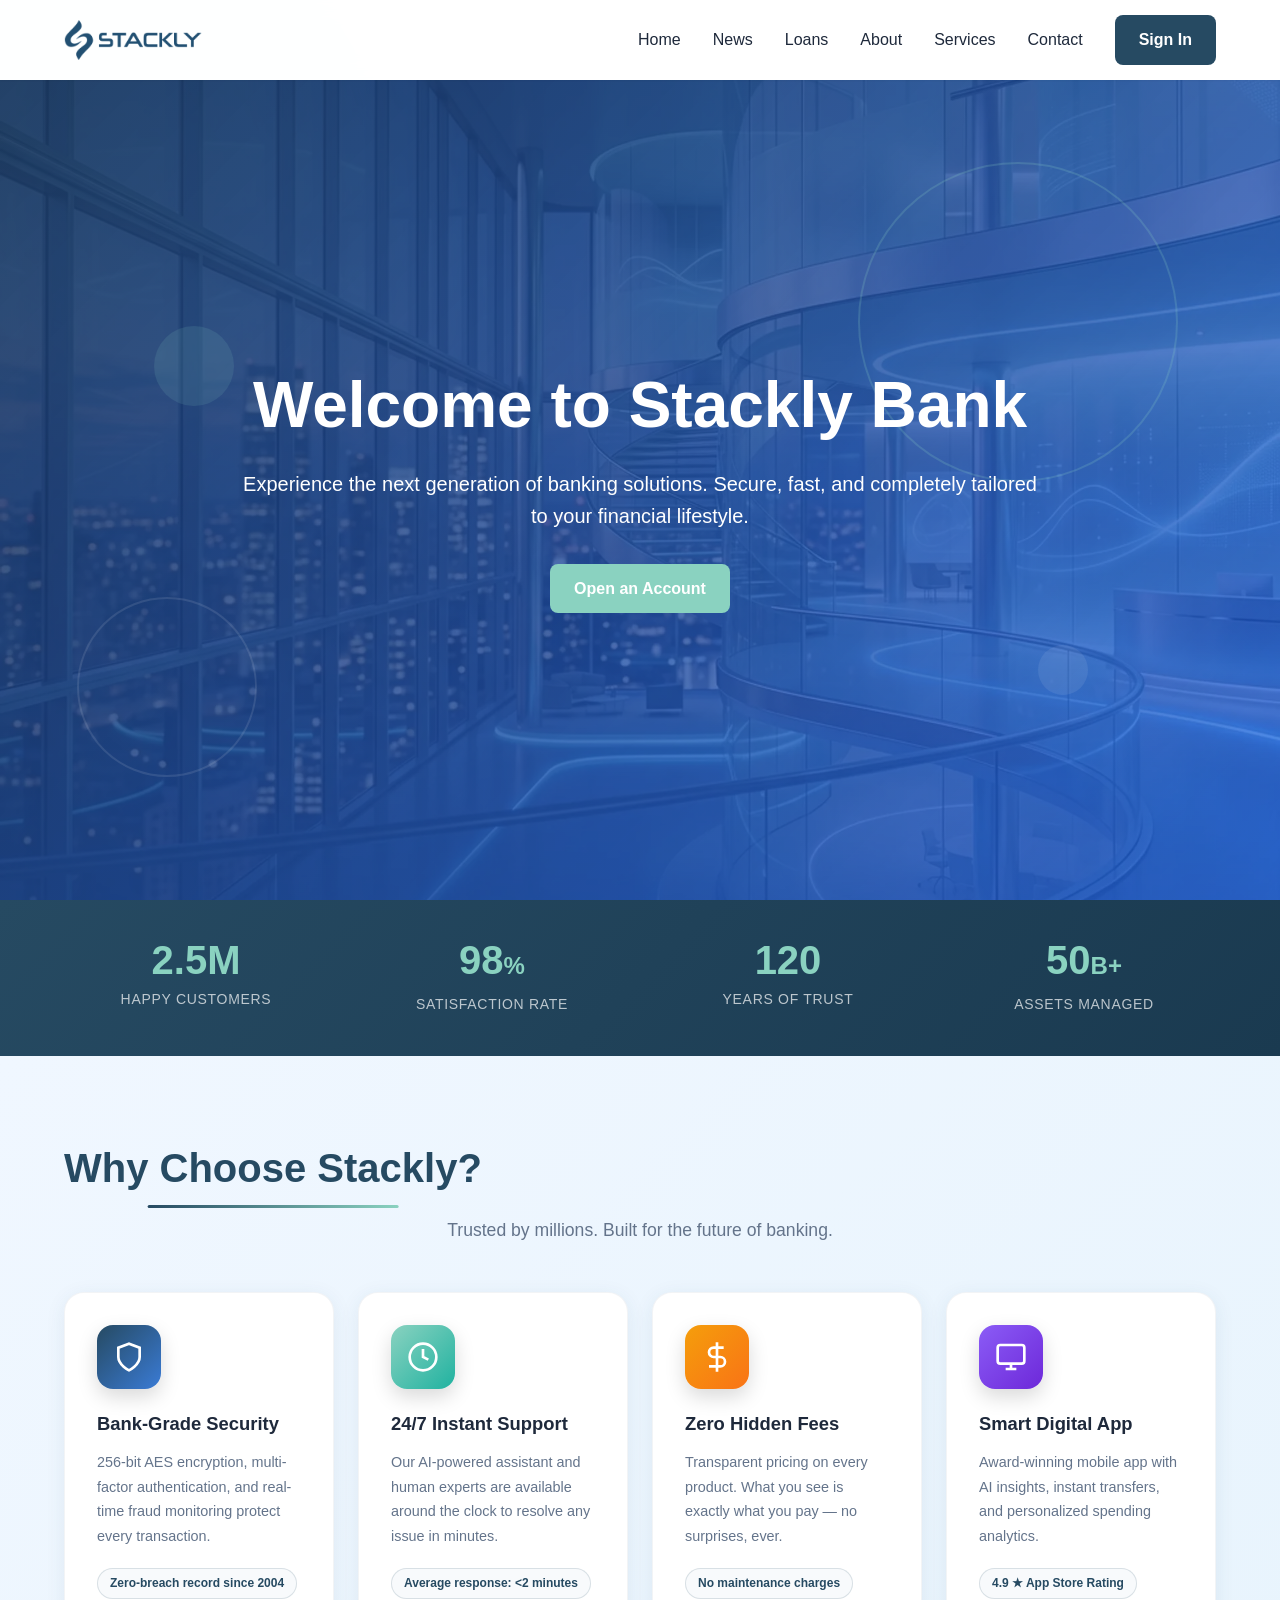
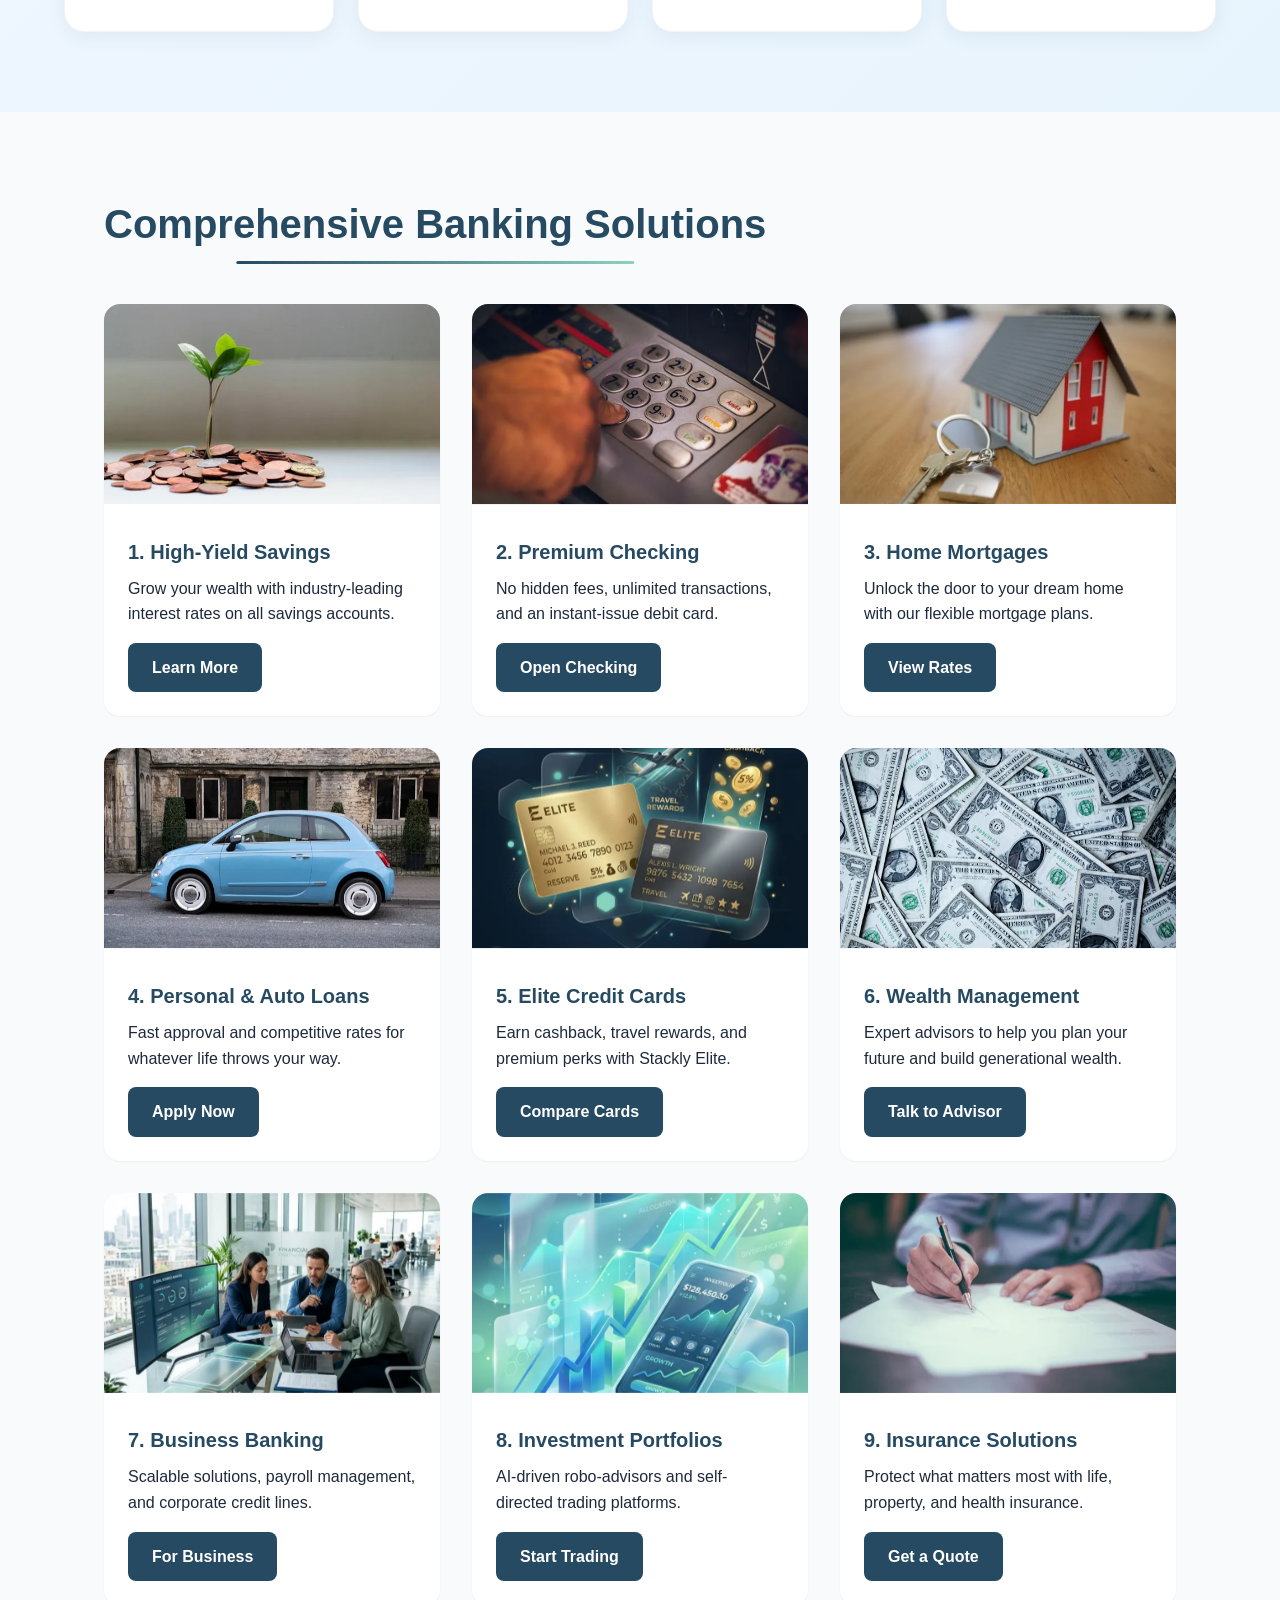
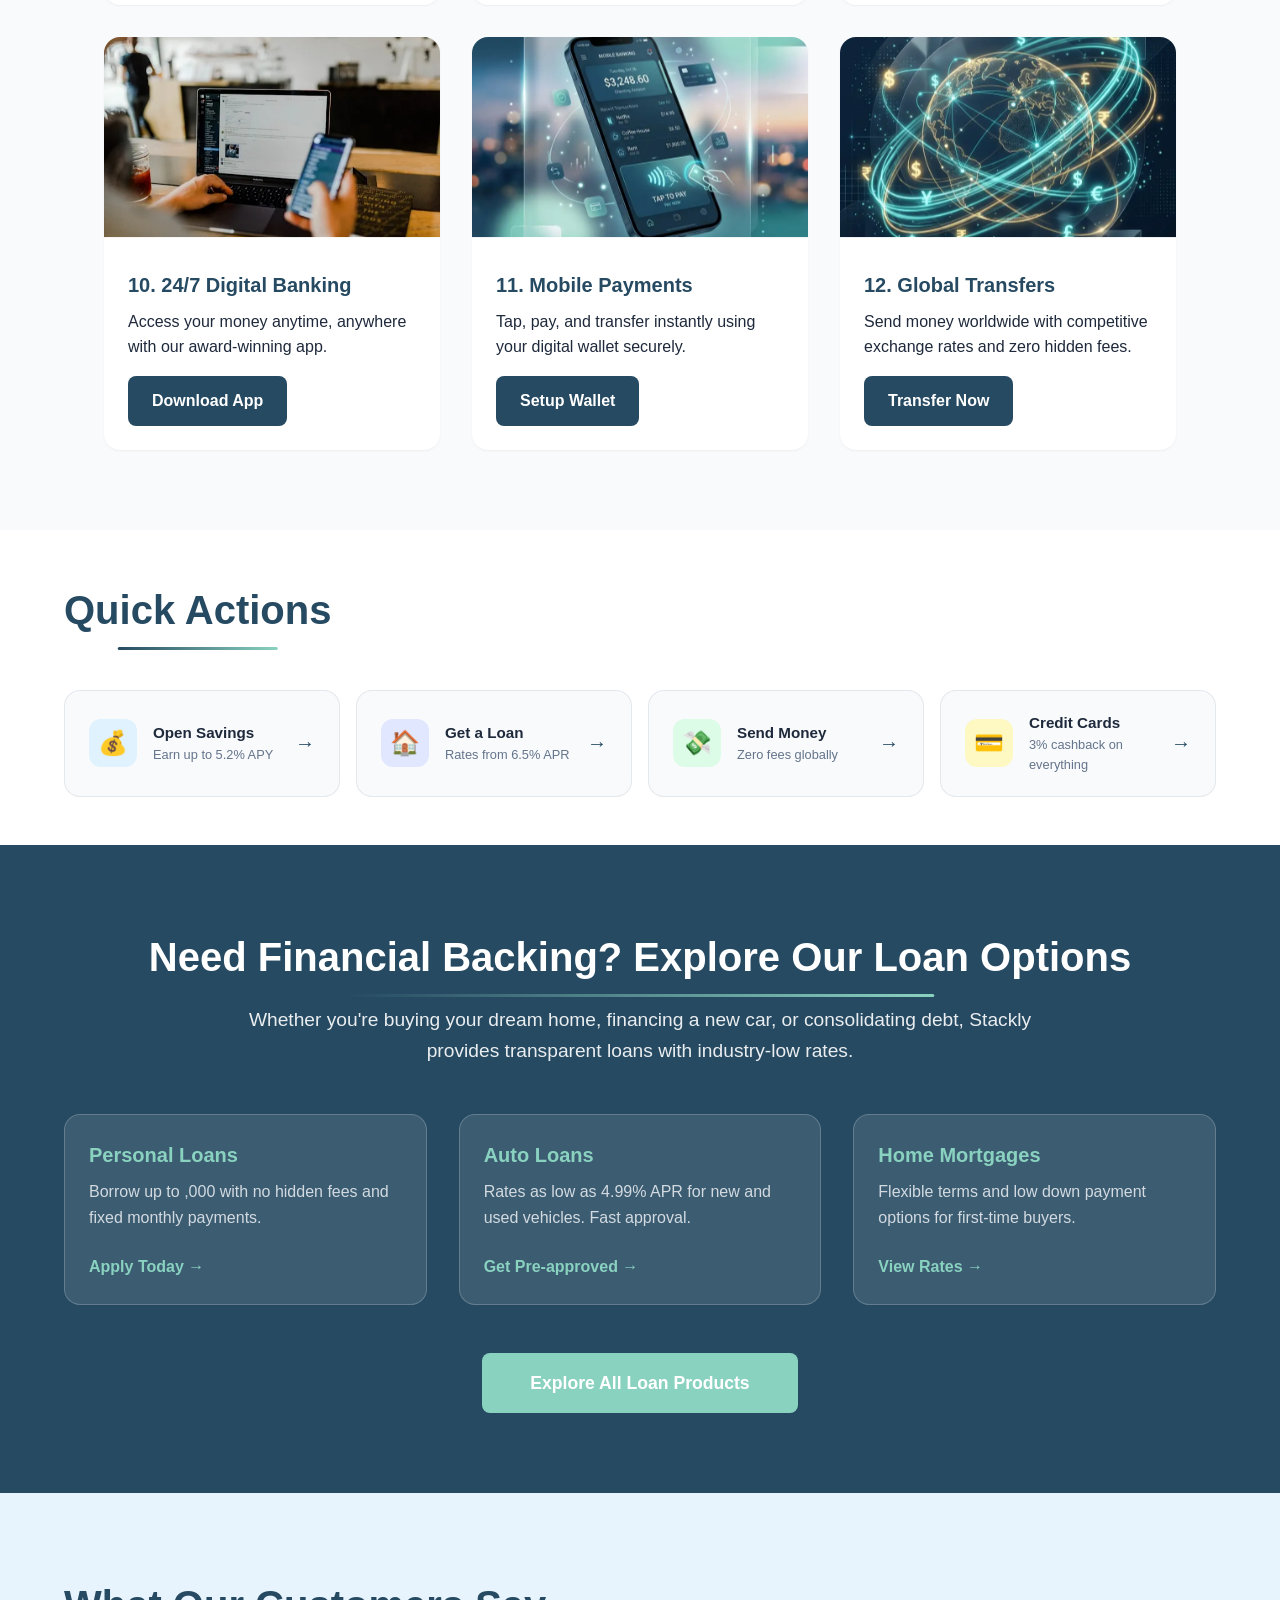
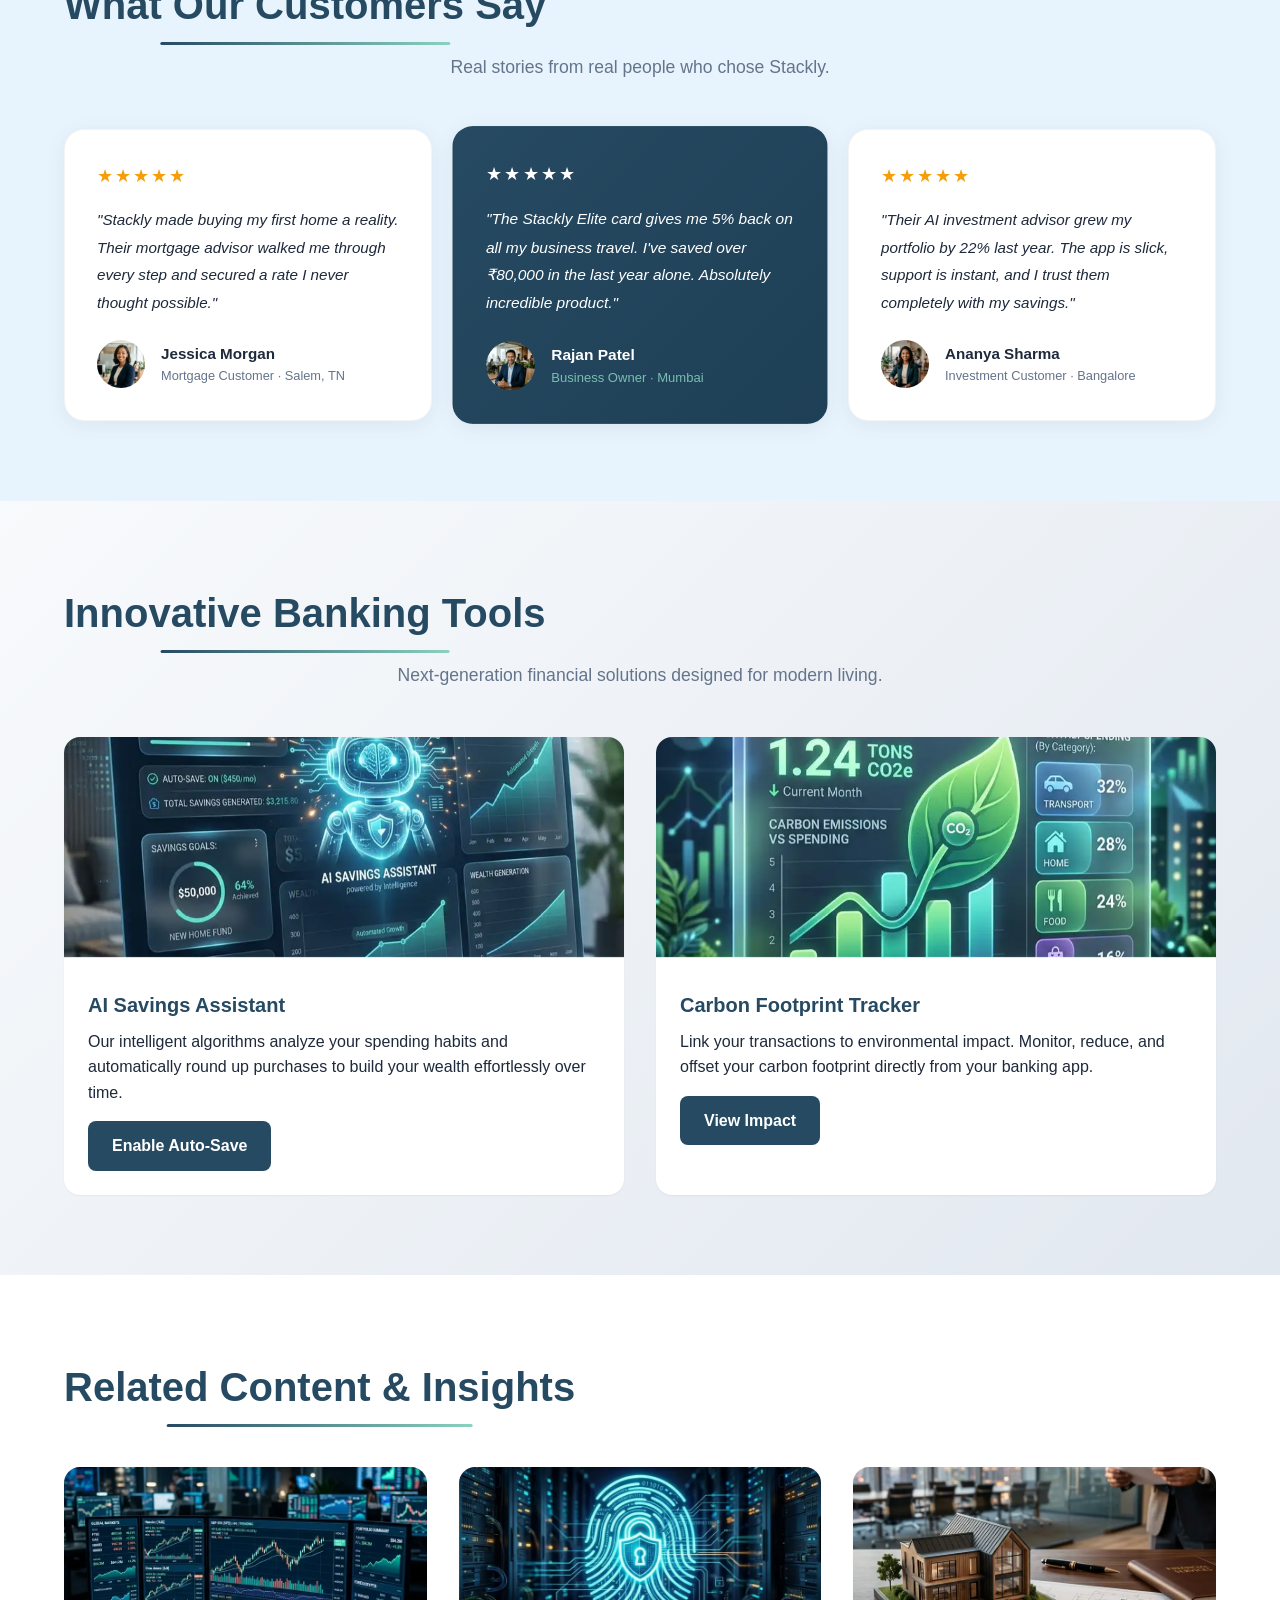
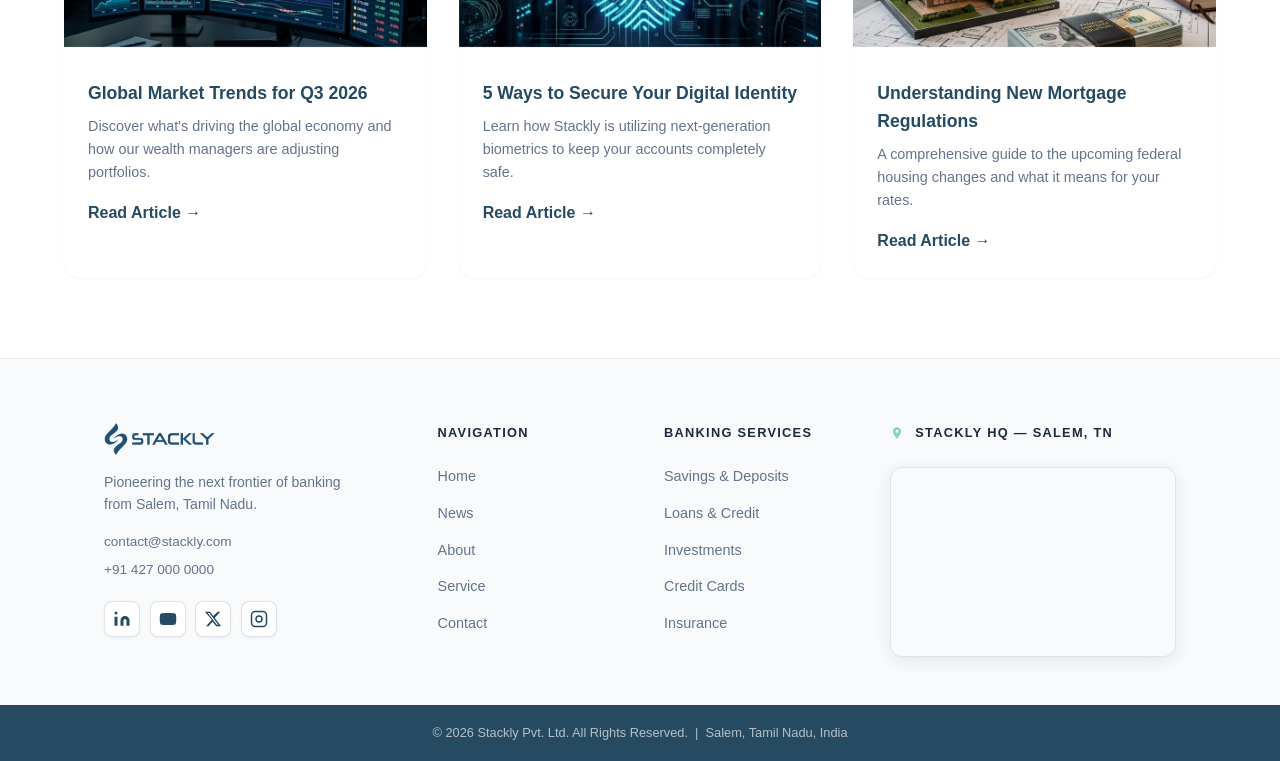
==== commit 19e9956e: "Add files via upload" ====
--- a/index.html
+++ b/index.html
@@ -598,7 +598,7 @@
             <div class="grid" style="grid-template-columns: repeat(auto-fit, minmax(350px, 1fr));">
                 <!-- Related Article 1 -->
                 <div class="card">
-                    <img src="https://images.unsplash.com/photo-1590283603385-17ffb3a7f29f?auto=format,compress&fm=webp&w=400&q=70" alt="Market Trends" class="card-img" style="height: 180px;">
+                    <img src="assets/images/market-trends.webp" alt="Market Trends" class="card-img" style="height: 180px;">
                     <div class="card-content">
                         <h3 class="card-title" style="font-size: 1.1rem;">Global Market Trends for Q3 2026</h3>
                         <p style="font-size: 0.9rem; margin-bottom: 1rem; color: var(--text-muted);">Discover what's driving the global economy and how our wealth managers are adjusting portfolios.</p>
@@ -607,7 +607,7 @@
                 </div>
                 <!-- Related Article 2 -->
                 <div class="card">
-                    <img src="https://images.unsplash.com/photo-1573164713988-8665fc963095?auto=format,compress&fm=webp&w=400&q=70" alt="Security" class="card-img" style="height: 180px;">
+                    <img src="assets/images/digital-identity.webp" alt="Security" class="card-img" style="height: 180px;">
                     <div class="card-content">
                         <h3 class="card-title" style="font-size: 1.1rem;">5 Ways to Secure Your Digital Identity</h3>
                         <p style="font-size: 0.9rem; margin-bottom: 1rem; color: var(--text-muted);">Learn how Stackly is utilizing next-generation biometrics to keep your accounts completely safe.</p>
@@ -616,7 +616,7 @@
                 </div>
                 <!-- Related Article 3 -->
                 <div class="card">
-                    <img src="https://images.unsplash.com/photo-1565514020179-026b92b84bb6?auto=format,compress&fm=webp&w=400&q=70" alt="Mortgages" class="card-img" style="height: 180px;">
+                    <img src="assets/images/mortgage-regulations.webp" alt="Mortgages" class="card-img" style="height: 180px;">
                     <div class="card-content">
                         <h3 class="card-title" style="font-size: 1.1rem;">Understanding New Mortgage Regulations</h3>
                         <p style="font-size: 0.9rem; margin-bottom: 1rem; color: var(--text-muted);">A comprehensive guide to the upcoming federal housing changes and what it means for your rates.</p>
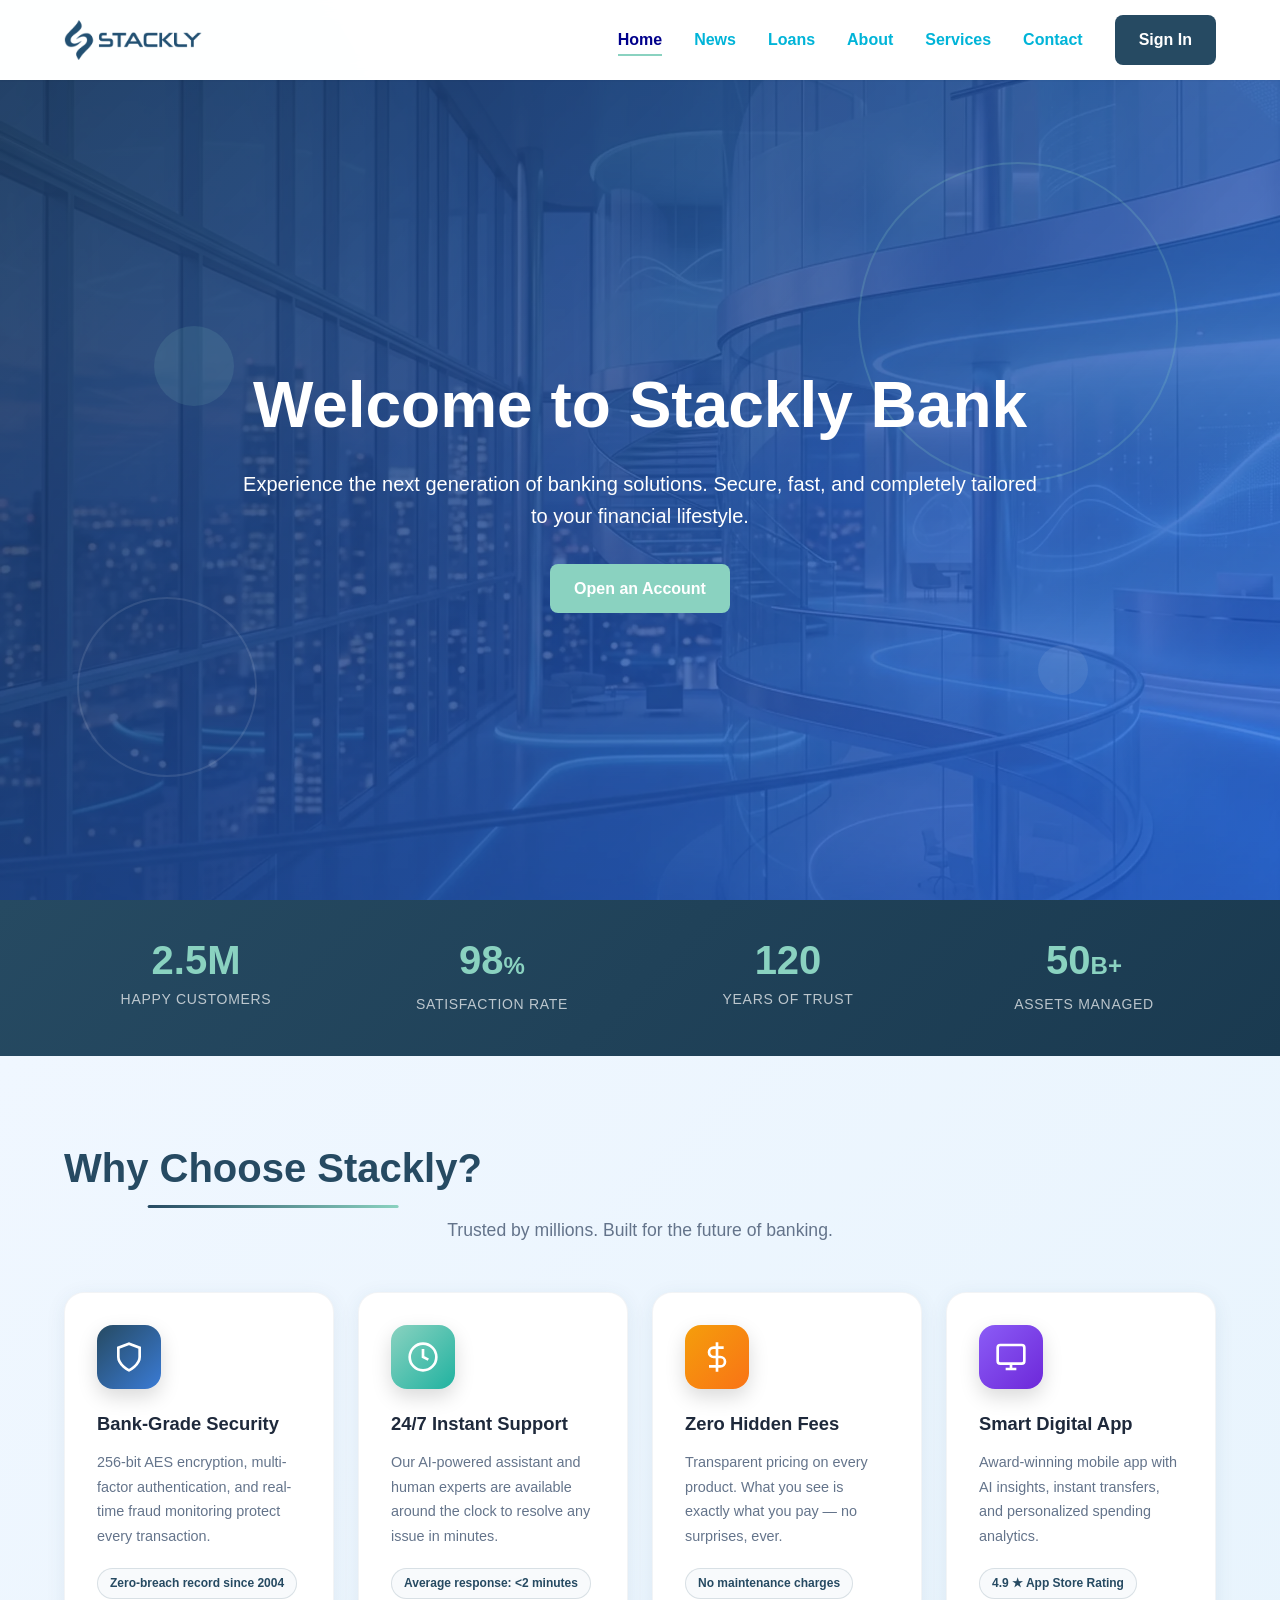
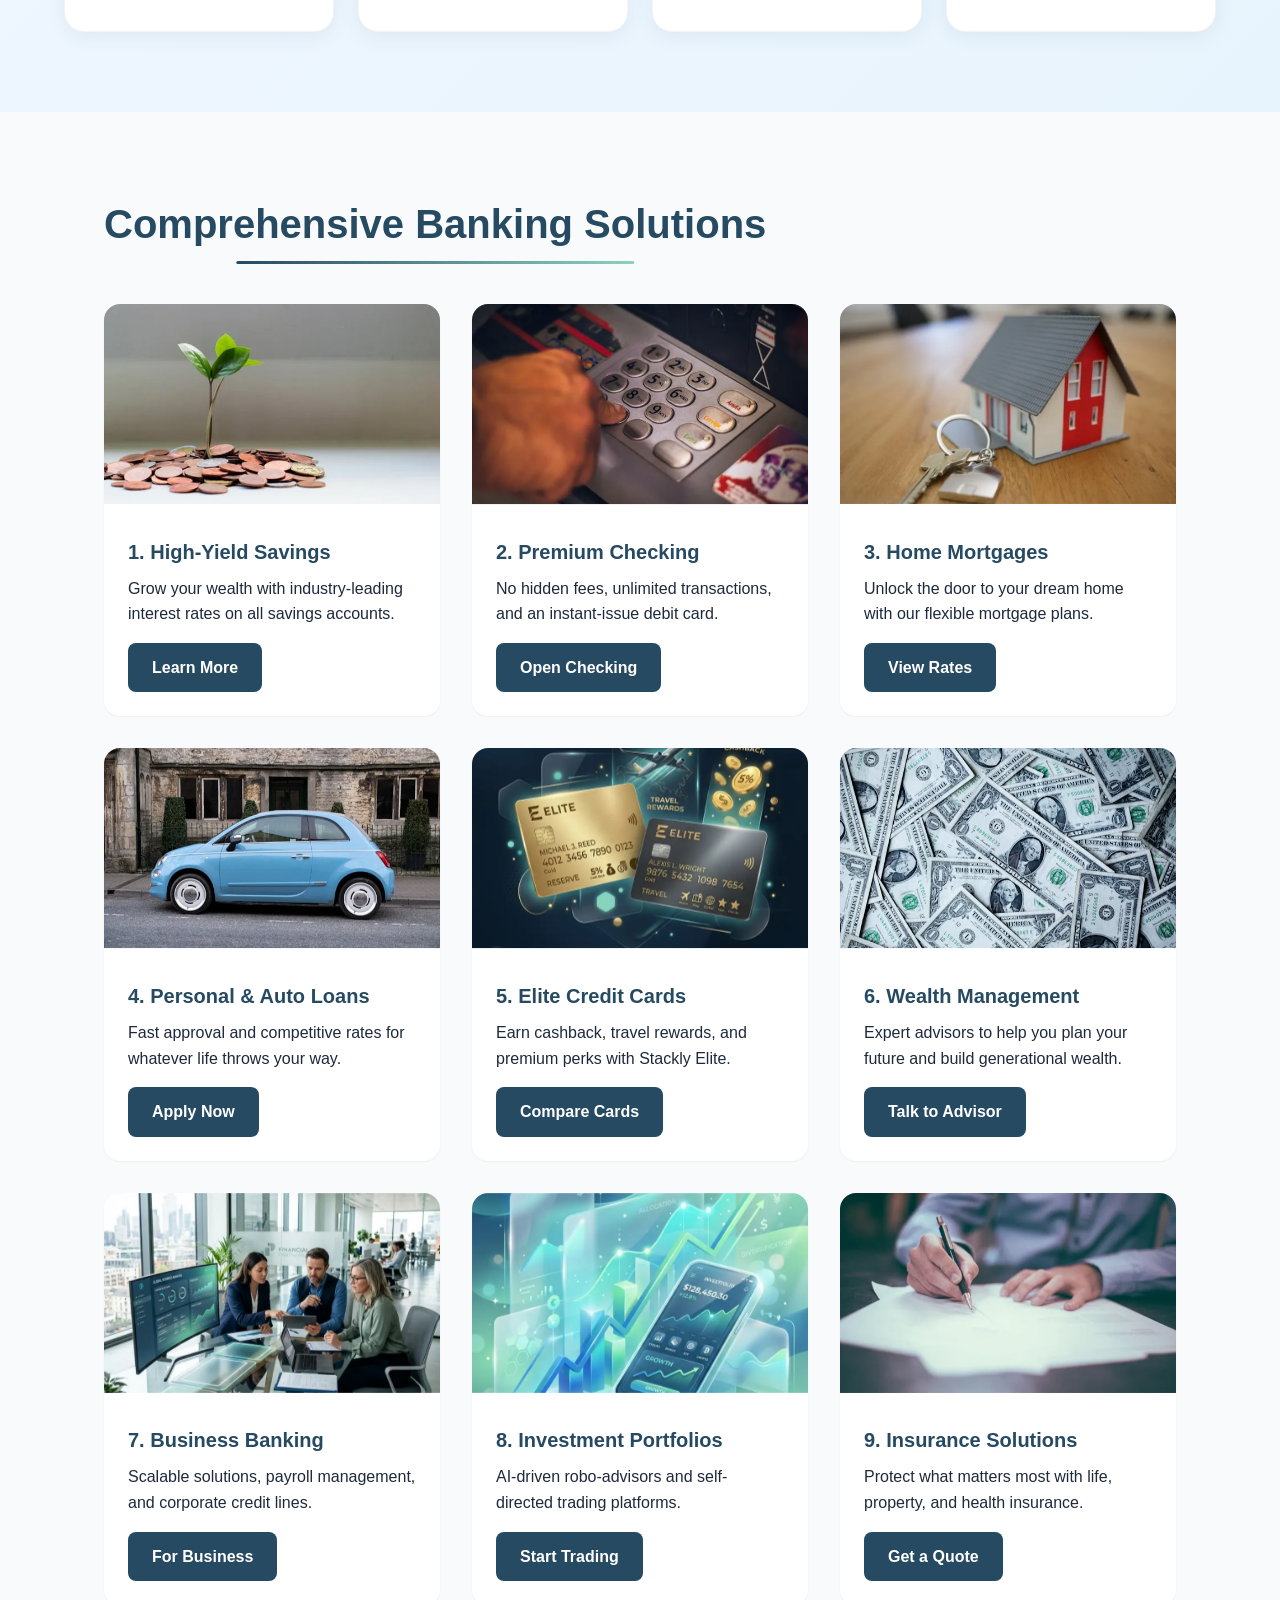
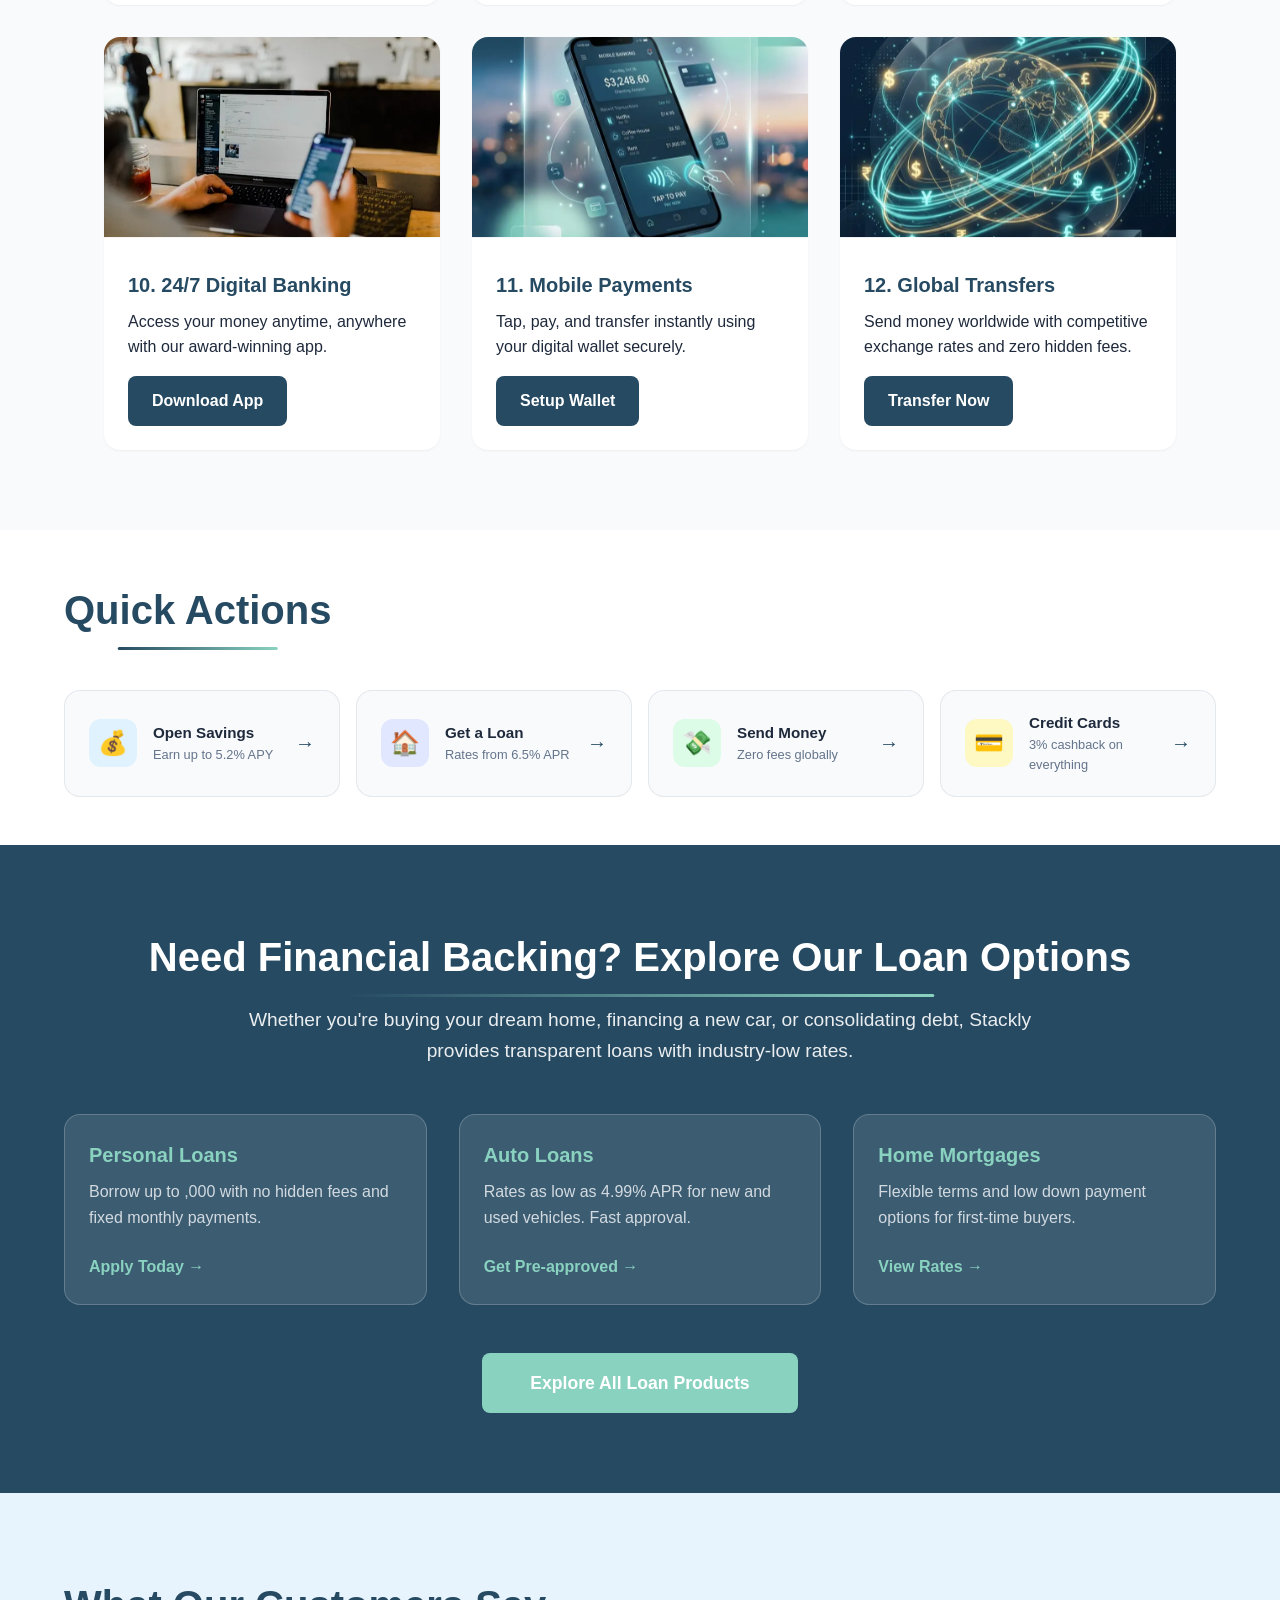
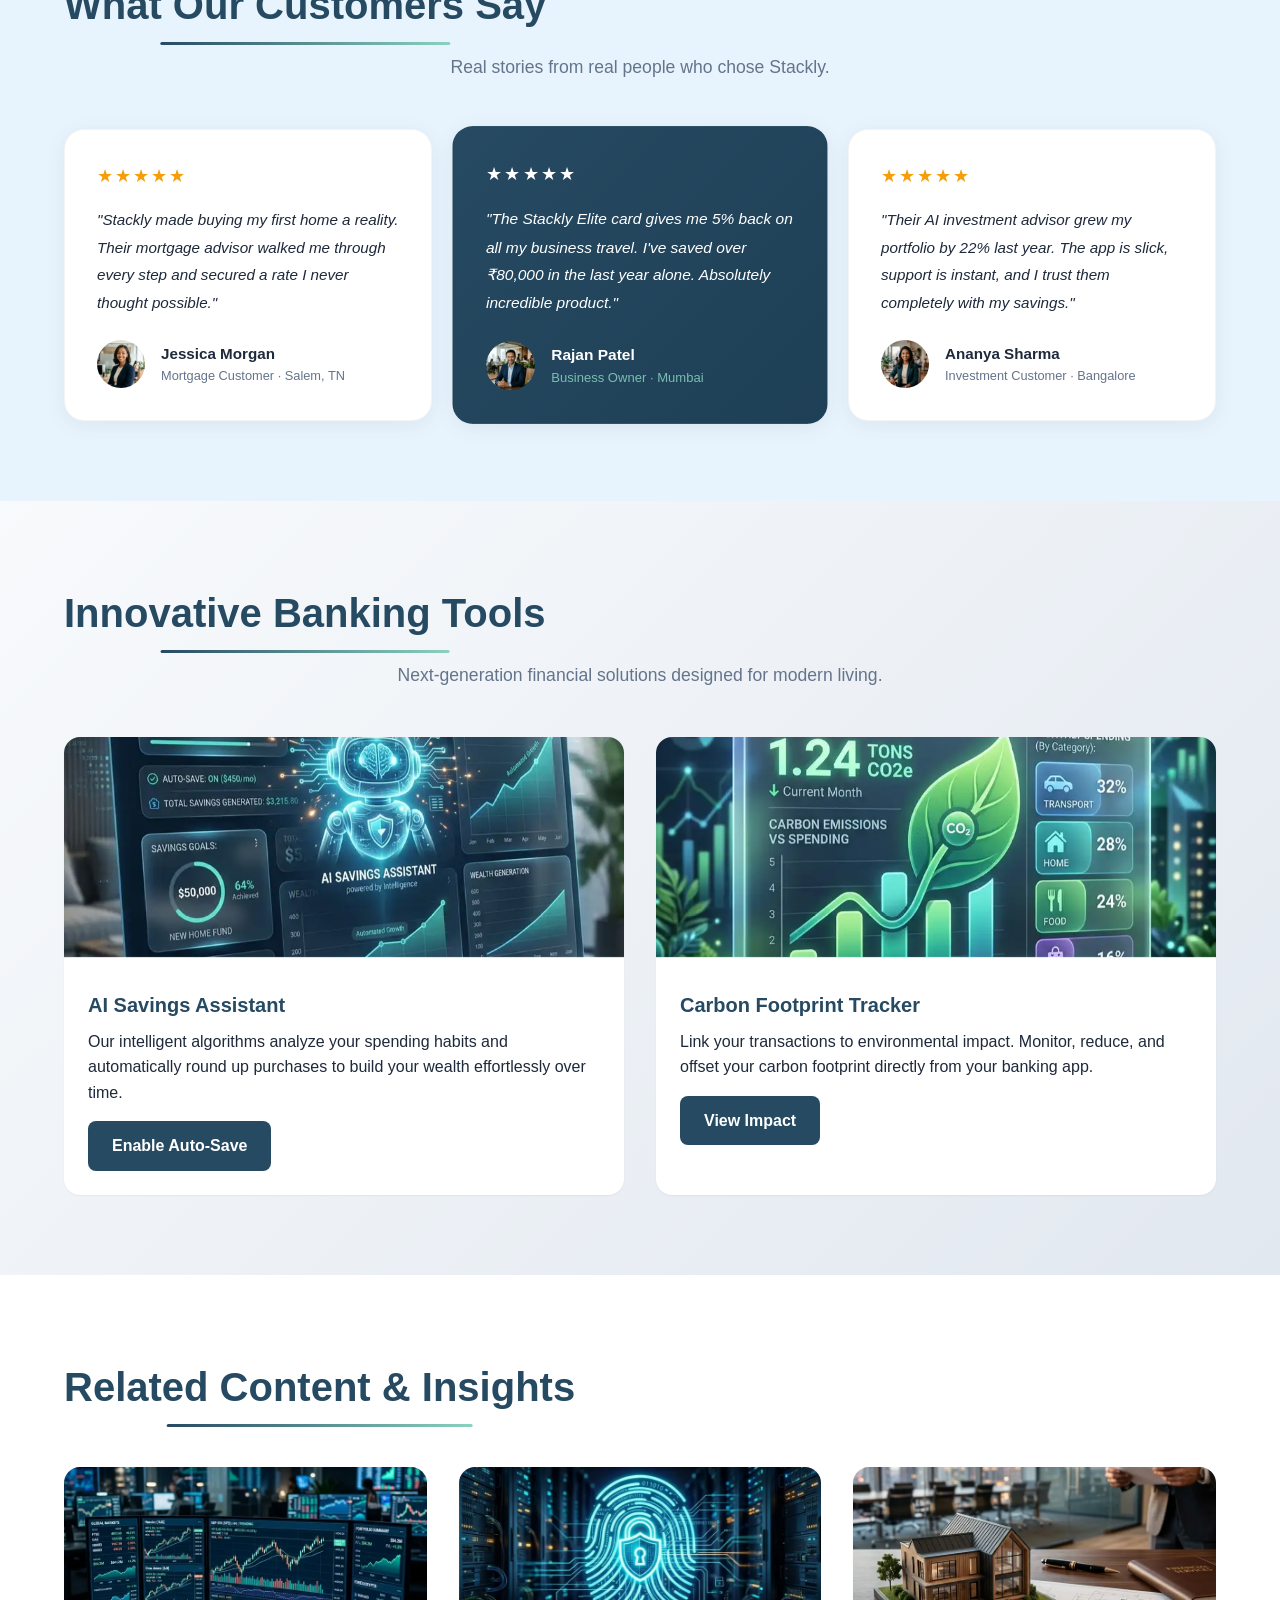
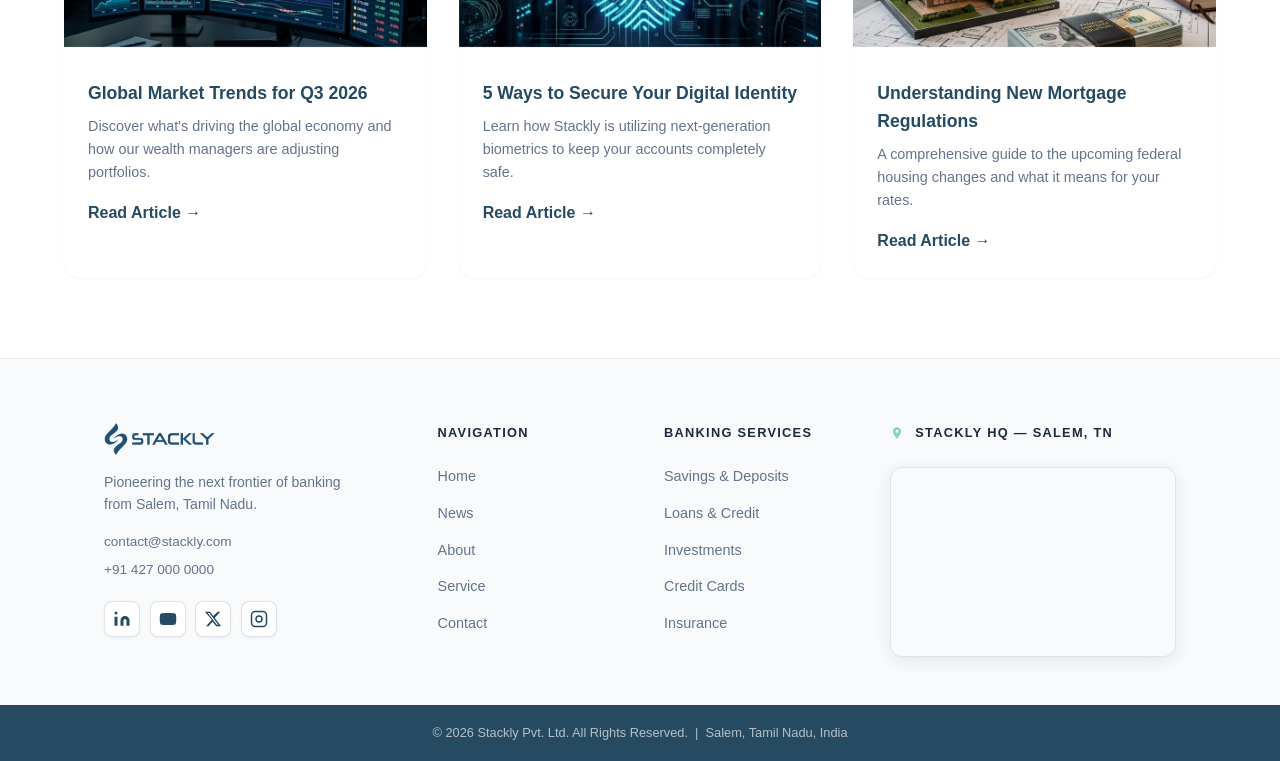
==== commit 29799ba5: "Add files via upload" ====
--- a/index.html
+++ b/index.html
@@ -235,7 +235,7 @@
         </a>
         <button class="mobile-menu-btn">☰</button>
         <ul class="nav-menu">
-            <li><a href="index.html" class="nav-link">Home</a></li>
+            <li><a href="index.html" class="nav-link active">Home</a></li>
             <li><a href="news.html" class="nav-link">News</a></li>
             <li><a href="loans.html" class="nav-link">Loans</a></li>
             <li><a href="about.html" class="nav-link">About</a></li>
--- a/css/styles.css
+++ b/css/styles.css
@@ -69,8 +69,8 @@
 
 .nav-link {
   text-decoration: none;
-  color: var(--text-dark);
-  font-weight: 500;
+  color: #00B4D8; /* Aqua Blue */
+  font-weight: 600;
   position: relative;
   padding: 0.5rem 0;
   transition: var(--transition);
@@ -91,7 +91,12 @@
   color: var(--secondary-color);
 }
 
-.nav-link:hover::after {
+.nav-link.active {
+  color: darkblue !important; /* Specific darkblue requested by user */
+}
+
+.nav-link:hover::after,
+.nav-link.active::after {
   width: 100%;
 }
 
@@ -901,19 +906,56 @@
     max-width: 100vw;
   }
   
+  .navbar {
+    background: var(--bg-white) !important;
+  }
 
   .nav-menu {
-    position: absolute;
-    top: 100%;
+    position: fixed;
+    top: 0;
     left: 0;
-    width: 100%;
-    height: calc(100vh - var(--nav-height));
-    background: var(--bg-white);
+    width: 100vw;
+    height: 100vh;
+    background: var(--bg-white); /* White theme */
     flex-direction: column;
+    justify-content: center;
+    align-items: center;
     padding: 2rem;
     box-shadow: var(--shadow-md);
     clip-path: circle(0% at 100% 0);
     transition: clip-path 0.5s ease-out;
+    z-index: 999;
+    overflow: hidden;
+    touch-action: none; 
+    gap: 1.8rem;
+  }
+  
+  .nav-menu .nav-link {
+    color: var(--text-dark); /* Dark text for white theme */
+    font-size: 1.4rem;
+    font-weight: 600;
+    text-decoration: none;
+  }
+  
+  .nav-menu .nav-link::after {
+    display: none;
+  }
+  
+  .nav-menu .nav-link.active {
+    color: darkblue !important; /* Specific darkblue requested by user */
+  }
+  
+  .nav-menu .btn-primary.auth-btn {
+    background: var(--primary-color);
+    color: var(--bg-white);
+    border: none;
+    border-radius: 8px; /* Standard shape */
+    font-weight: 600;
+    font-size: 1.2rem;
+    padding: 1rem;
+    width: 80%;
+    text-align: center;
+    margin-top: 1rem;
   }
   
   .nav-menu.active {
@@ -921,7 +963,24 @@
   }
   
   .mobile-menu-btn {
-    display: block;
+    display: flex;
+    position: relative;
+    z-index: 1000;
+    background: transparent;
+    color: var(--text-dark); /* Dark icon for white theme */
+    width: 44px;
+    height: 44px;
+    align-items: center;
+    justify-content: center;
+    border-radius: 8px;
+    font-size: 1.8rem; /* Larger icon since no background box */
+    border: none;
+    outline: none;
+    cursor: pointer;
+  }
+  
+  .mobile-menu-btn:focus {
+    outline: none;
   }
   
   .hero {
